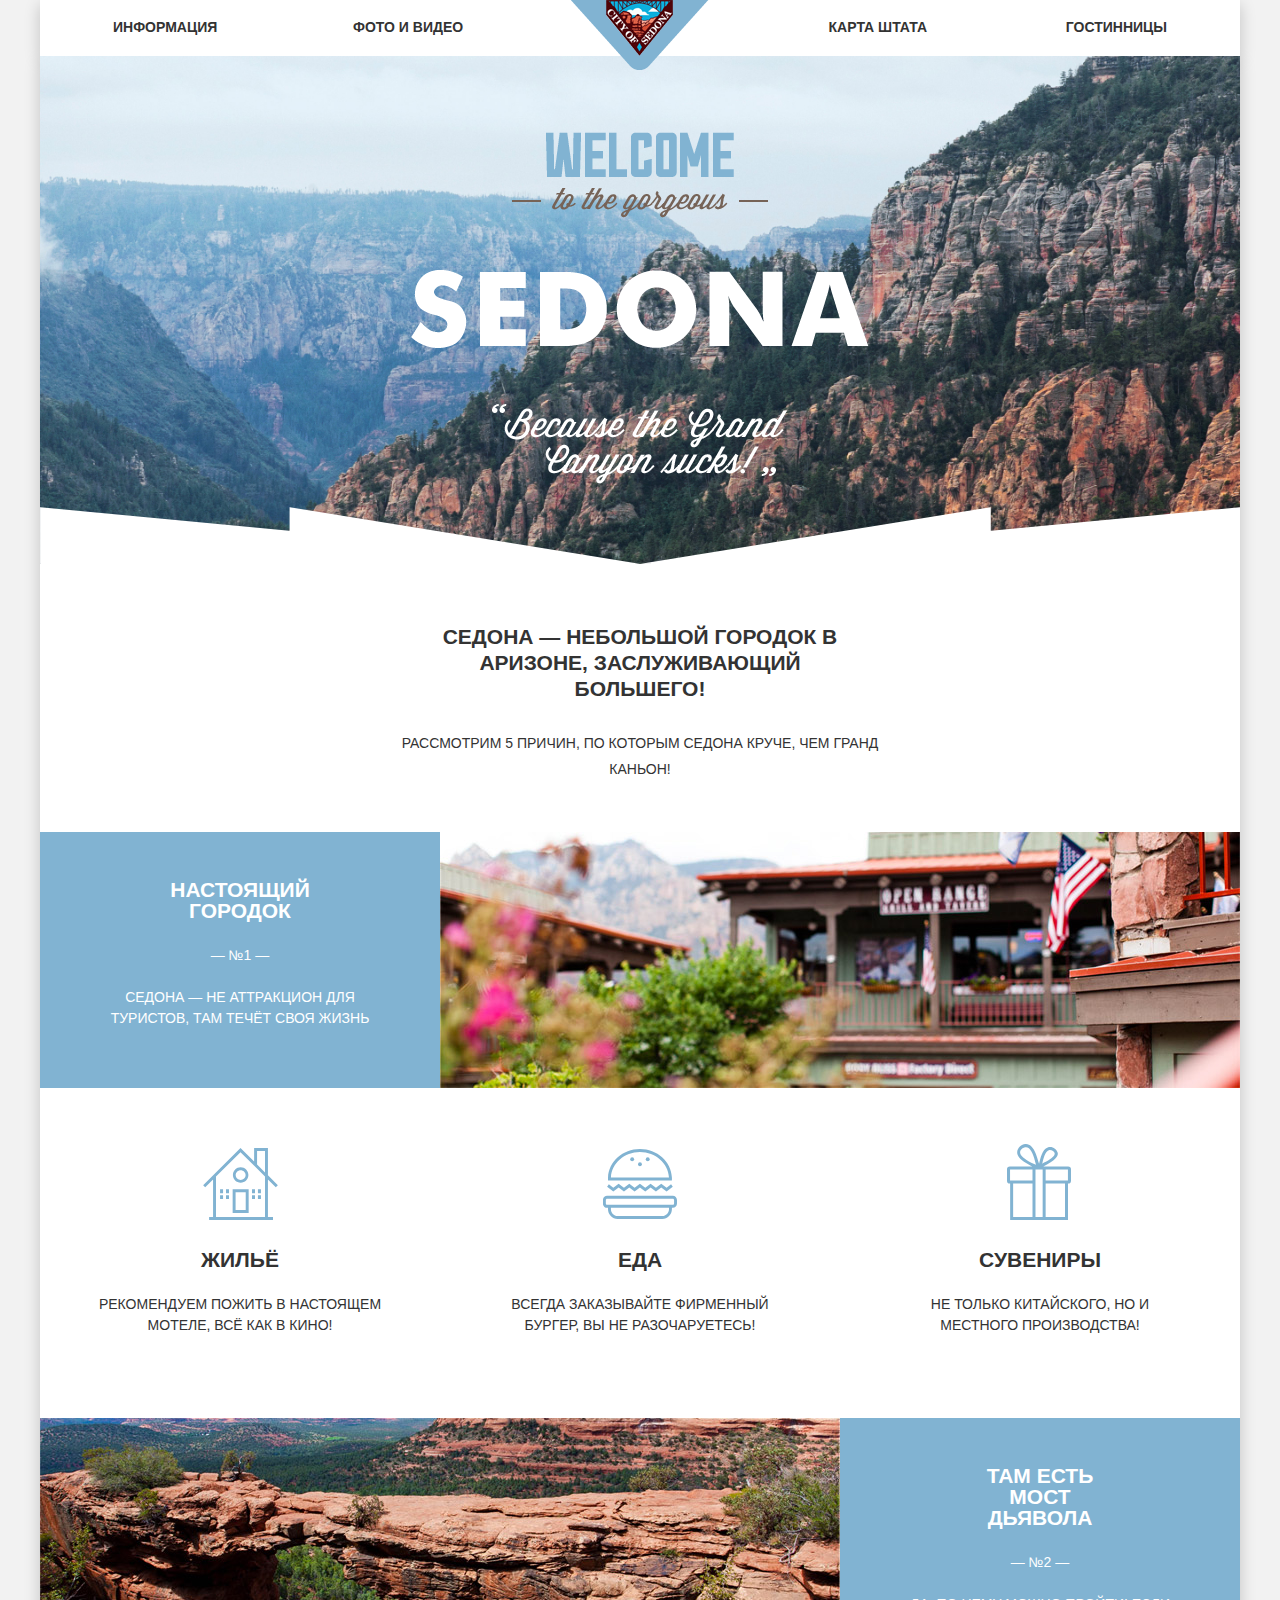
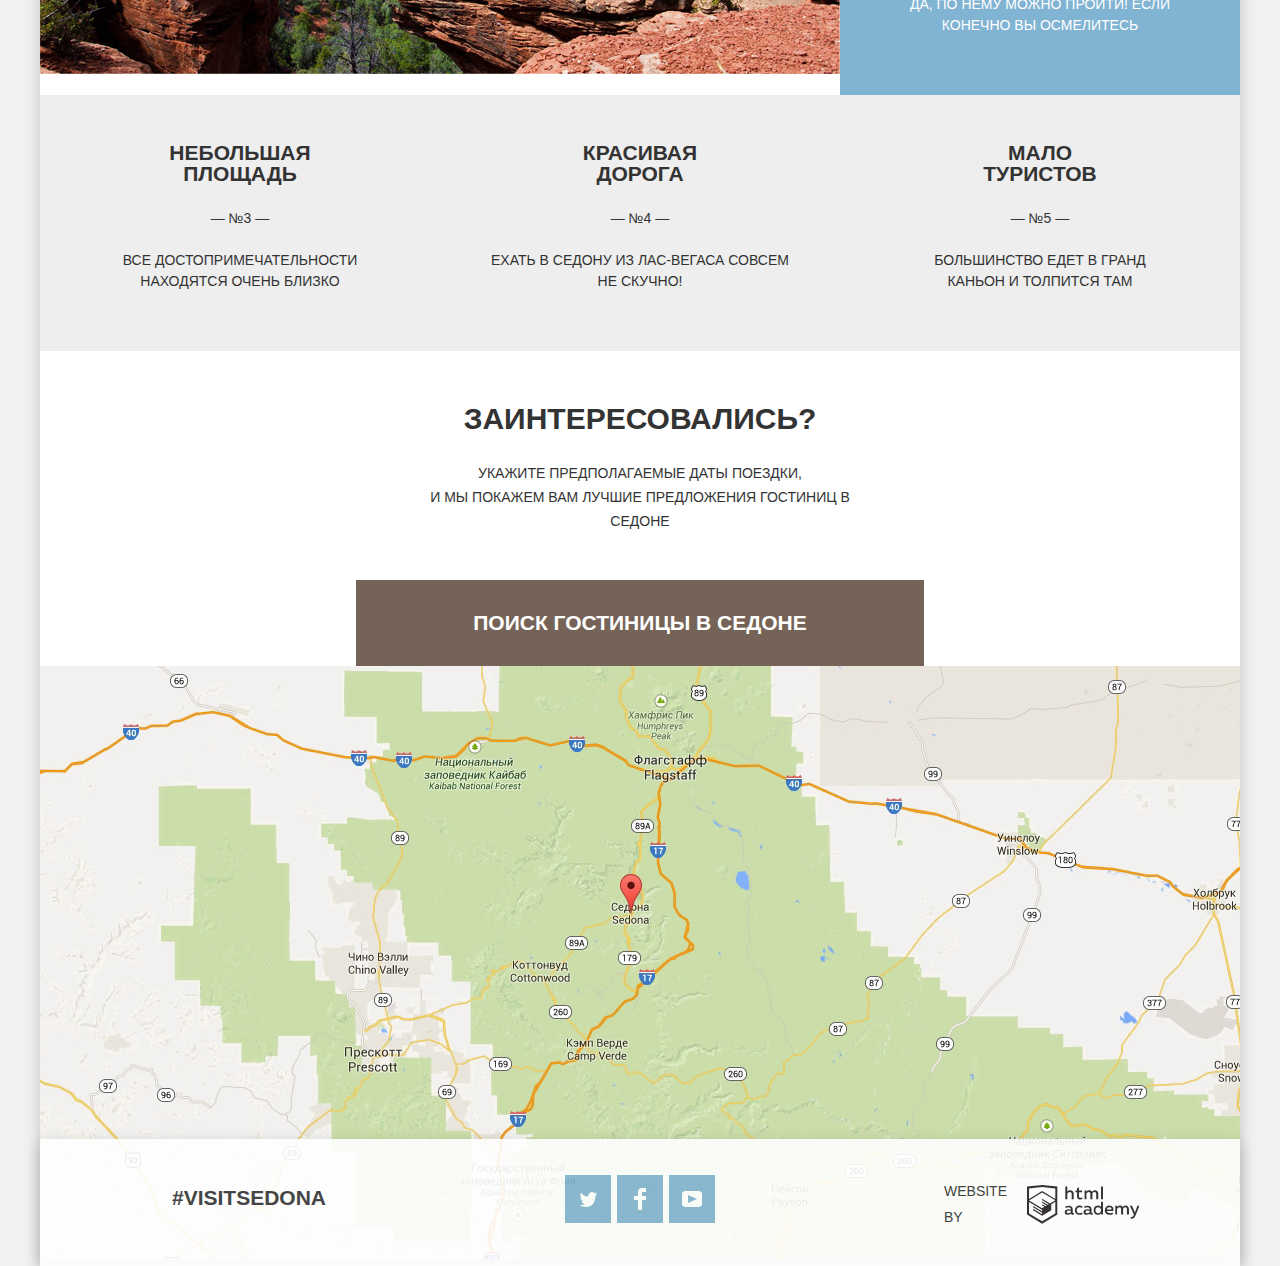
==== index.html @ d59c252d "Сборка 1" ====
<!DOCTYPE html>
<html lang="ru">
  <head>
    <meta charset="UTF-8">
    <meta name="viewport" content="width=device-width,initial-scale=1">
    <title>Sedona</title>
    <link rel="stylesheet" href="css/style.css">
  </head>
  <body>
    <header class="page-header container">
      <a class="page-header__logo logo" tabindex="1">
        <img src="img/logo.png" width="138px" height="70px" alt="Седона - городок в Аризоне">
      </a>
      <nav class="page-header__navigation main-nav">
        <ul class="main-nav__list">
          <li class="main-nav__item">
            <a href="#">Информация</a>
          </li>
          <li class="main-nav__item">
            <a href="#">Фото и видео</a>
          </li>
          <li class="main-nav__item">
            <a href="#">Карта штата</a>
          </li>
          <li class="main-nav__item">
            <a href="catalog.html">Гостинницы</a>
          </li>
        </ul>
      </nav>
    </header>


    <main class="page-main container">
      <h1 class="visually-hidden">Седона — небольшой городок в Аризоне</h1>

      <section class="greeting-block">
        <h2 class="visually-hidden">Добро пожаловать в Седону</h2>
        <img class="greeting-block_image" src="img/welcome-to-sedona.png" width="458px" height="352px" alt="Welcome to the gogreous Sedona">
      </section>

      <section class="advantages">
        <h2 class="visually-hidden">Преимущества Седоны</h2>
        <div class="advantages__text">
          <p class="advantages__slogan">Седона — небольшой городок в Аризоне, заслуживающий большего!</p>
          <p class="advantages__reasons">Рассмотрим 5 причин, по которым Седона круче, чем гранд каньон!</p>
        </div>

        <div class="advantages__block">
          <div class="advantages__wrapper">
            <div class="advantages__item advantages__item--blue">
              <h3 class="advantages__title">Настоящий городок</h3>
              <span class="advantages__number">— №1 —</span>
              <p class="advantages__description">Седона — не аттракцион для туристов, там течёт своя жизнь</p>
            </div>
            <img class="advantages__image" src="img/advantages-image-1.jpg" width="512px" height="256px" alt="Изображение центра города">
          </div>

          <ul class="promo__list">
            <li class="promo__item promo__item--house">
              <h3 class="promo__title">Жильё</h3>
              <p class="promo__description">Рекомендуем пожить в настоящем мотеле, всё как в кино!</p>
            </li>
            <li class="promo__item promo__item--burger">
              <h3 class="promo__title">Еда</h3>
              <p class="promo__description">Всегда заказывайте фирменный бургер, вы не разочаруетесь!</p>
            </li>
            <li class="promo__item promo__item--present">
              <h3 class="promo__title">Сувениры</h3>
              <p class="promo__description">Не только китайского, но и местного производства!</p>
            </li>
          </ul>

          <div class="advantages__wrapper">
            <div class="advantages__item advantages__item--blue">
              <h3 class="advantages__title">Там есть<br> Мост дьявола</h3>
              <span class="advantages__number">— №2 —</span>
              <p class="advantages__description">Да, по нему можно пройти! Если конечно вы осмелитесь</p>
            </div>
            <img class="advantages__image advantages__image--first-place" src="img/advantages-image-2.jpg" width="512px" height="256px" alt="Изображение Моста Дьявола">
          </div>
          <div class="advantages__item advantages__item--gray">
            <h3 class="advantages__title">Небольшая площадь</h3>
            <span class="advantages__number">— №3 —</span>
            <p class="advantages__description advantages__description--narrow">Все достопримечательности находятся очень близко</p>
          </div>
          <div class="advantages__item advantages__item--gray">
            <h3 class="advantages__title">Красивая дорога</h3>
            <span class="advantages__number">— №4 —</span>
            <p class="advantages__description">Ехать в Седону из Лас-Вегаса совсем<br> не скучно!</p>
          </div>
          <div class="advantages__item advantages__item--gray">
            <h3 class="advantages__title">Мало<br> туристов</h3>
            <span class="advantages__number">— №5 —</span>
            <p class="advantages__description advantages__description--narrow">Большинство едет в Гранд каньон и толпится там</p>
          </div>
        </div>
      </section>

      <section class="hotel-search">
        <h2 class="visually-hidden">Поиск отеля</h2>
        <span class="hotel-search__question">Заинтересовались?</span>
        <p class="hotel-search__text">Укажите предполагаемые даты поездки,<br> и мы покажем вам лучшие предложения гостиниц в седоне</p>
        <a class="button hotel-search__button" href="#">Поиск гостиницы в Седоне</a>
      </section>

      <section class="map">
        <h2 class="visually-hidden">Карта проезда</h2>
        <div class="map_wrapper">
          <img class="map-image" width="1200px" height="593px" src="img/map.jpg" alt="Карта Седоны">
        </div class="map_wrapper">
        <iframe class="map__iframe" src="https://www.google.com/maps/embed?pb=!1m18!1m12!1m3!1d550541.9324518224!2d-111.86598069416405!3d35.040661871618745!2m3!1f0!2f0!3f0!3m2!1i1024!2i768!4f13.1!3m3!1m2!1s0x872da132f942b00d%3A0x5548c523fa6c8efd!2z0KHQtdC00L7QvdCwLCDQkNGA0LjQt9C-0L3QsCA4NjMzNiwg0KHQqNCQ!5e0!3m2!1sru!2sru!4v1534549050108"
          width="1200" height="593" frameborder="0" style="border:0" allowfullscreen></iframe>
      </section>
    </main>

    <footer class="page-footer page-footer--transparent container">
      <div class="page-footer__hashtag hashtag">
        <p class="hashtag__text">#visitSEDONA</p>
      </div>

      <div class="page-footer__social social">
        <ul class="social__list">
          <li class="social__item">
            <a class="social__link social__link--twitter" href="#"><span class="visually-hidden">Twitter</span></a>
          </li>
          <li class="social__item">
            <a class="social__link social__link--facebook" href="#"><span class="visually-hidden">Facebook</span></a>
          </li>
          <li class="social__item">
            <a class="social__link social__link--youtube" href="#"><span class="visually-hidden">YouTube</span></a>
          </li>
        </ul>
      </div>

      <div class="page-footer__copyright copyright">
        <span class="copyright__text">Website by</span>
        <a class="copyright__link" href="#"><span class="visually-hidden">HTML Academy</span></a>
      </div>
    </footer>

<!-- Модалки -->

    <section class="modal-search modal">
      <h2 class="visually-hidden">Поиск гостинницы в Седоне</h2>
      <form class="modal-search__form" action="https://echo.htmlacademy.ru" method="post">
        <label class="">
          Дата заезда:
          <input type="text" name="">
        </label>
        <label class="">
          Дата выезда:
          <input class="" type="text" name="">
        </label>

        <div class="">
          <label class="m" for="">Взрослые:</label>
          <div class="">
            <button class="modal-search__button modal-search__button--minus"  type="button" name="button-minus"></button>
            <input class="" id="" type="text" name="" value="2">
            <button class="modal-search__button modal-search__button--plus"  type="button" name="button-plus"></button>
          </div>
        </div>

        <div class="">
          <label class="" for="">Дети:</label>
          <div class="">
              <button class="modal-search__button modal-search__button--minus"  type="button" name="button-minus"></button>
              <input class="" id="" type="text" name="" value="0">
              <button class="modal-search__button modal-search__button--plus"  type="button" name="button-plus"></button>
          </div>
        </div>
      </form>
      <button type="button button__close" name="button"><span class="visually-hidden">Закрыть</span></button>
    </section>
  </body>
</html>
---- css/style.css ----
html {
  line-height: 1.15;
  -webkit-text-size-adjust: 100%; }

body {
  margin: 0; }

h1 {
  font-size: 2em;
  margin: 0.67em 0; }

hr {
  -webkit-box-sizing: content-box;
          box-sizing: content-box;
  height: 0;
  overflow: visible; }

pre {
  font-family: monospace, monospace;
  font-size: 1em; }

a {
  background-color: transparent; }

abbr[title] {
  border-bottom: none;
  text-decoration: underline;
  -webkit-text-decoration: underline dotted;
          text-decoration: underline dotted; }

b,
strong {
  font-weight: bolder; }

code,
kbd,
samp {
  font-family: monospace, monospace;
  font-size: 1em; }

small {
  font-size: 80%; }

sub,
sup {
  font-size: 75%;
  line-height: 0;
  position: relative;
  vertical-align: baseline; }

sub {
  bottom: -0.25em; }

sup {
  top: -0.5em; }

img {
  border-style: none; }

button,
input,
optgroup,
select,
textarea {
  font-family: inherit;
  font-size: 100%;
  line-height: 1.15;
  margin: 0; }

button,
input {
  overflow: visible; }

button,
select {
  text-transform: none; }

button,
[type="button"],
[type="reset"],
[type="submit"] {
  -webkit-appearance: button; }

button::-moz-focus-inner,
[type="button"]::-moz-focus-inner,
[type="reset"]::-moz-focus-inner,
[type="submit"]::-moz-focus-inner {
  border-style: none;
  padding: 0; }

button:-moz-focusring,
[type="button"]:-moz-focusring,
[type="reset"]:-moz-focusring,
[type="submit"]:-moz-focusring {
  outline: 1px dotted ButtonText; }

fieldset {
  padding: 0.35em 0.75em 0.625em; }

legend {
  -webkit-box-sizing: border-box;
          box-sizing: border-box;
  color: inherit;
  display: table;
  max-width: 100%;
  padding: 0;
  white-space: normal; }

progress {
  vertical-align: baseline; }

textarea {
  overflow: auto; }

[type="checkbox"],
[type="radio"] {
  -webkit-box-sizing: border-box;
          box-sizing: border-box;
  padding: 0; }

[type="number"]::-webkit-inner-spin-button,
[type="number"]::-webkit-outer-spin-button {
  height: auto; }

[type="search"] {
  -webkit-appearance: textfield;
  outline-offset: -2px; }

[type="search"]::-webkit-search-decoration {
  -webkit-appearance: none; }

::-webkit-file-upload-button {
  -webkit-appearance: button;
  font: inherit; }

details {
  display: block; }

summary {
  display: list-item; }

template {
  display: none; }

[hidden] {
  display: none; }

@font-face {
  font-family: 'PT Sans', sans-serif;
  font-weight: normal;
  src: local("PT Sans"), url("../../fonts/ptsans.woff"), url("../../fonts/ptsans.woff2");
  font-weight: 400;
  font-style: normal; }

@font-face {
  font-family: 'PT Sans', sans-serif;
  font-weight: normal;
  src: local("PT Sans"), url("../../fonts/ptsansbold.woff"), url("../../fonts/ptsansbold.woff2");
  font-weight: 700;
  font-style: normal; }

html {
  -webkit-box-sizing: border-box;
          box-sizing: border-box; }

*,
*::before,
*::after {
  -webkit-box-sizing: inherit;
          box-sizing: inherit; }

.content-box-component {
  -webkit-box-sizing: content-box;
          box-sizing: content-box; }

body {
  min-width: 1200px;
  margin: 0;
  padding: 0;
  font-weight: 400;
  font-style: normal;
  font-size: 14px;
  line-height: 21px;
  font-family: "PT Sans", "Arial", sans-serif;
  color: #333333;
  background-color: #ffffff;
  text-transform: uppercase;
  background-color: #f2f2f2; }

.visually-hidden {
  position: absolute;
  width: 1px;
  height: 1px;
  margin: -1px;
  padding: 0;
  overflow: hidden;
  border: 0;
  clip: rect(0 0 0 0); }

a {
  text-decoration: none; }

img {
  display: block; }

.container {
  width: 1200px;
  margin: 0 auto;
  display: block;
  background-color: #ffffff;
  -webkit-box-shadow: 0px 5px 15px 0px rgba(0, 1, 1, 0.2);
          box-shadow: 0px 5px 15px 0px rgba(0, 1, 1, 0.2); }

.button {
  display: block;
  font-size: 14px;
  line-height: 21px;
  font-weight: 700;
  color: #ffffff;
  text-transform: uppercase;
  background-color: #81b3d2;
  border: none; }

.page-header {
  width: 1200px;
  padding-left: 73px;
  padding-right: 73px;
  position: relative;
  background-color: #ffffff; }

.page-header__logo {
  position: absolute;
  left: 50%;
  margin-left: -69px;
  top: 0; }

.logo {
  width: 138px;
  height: 70px;
  background-color: transparent;
  z-index: 2; }

.main-nav__list {
  display: -webkit-box;
  display: -ms-flexbox;
  display: flex;
  -ms-flex-wrap: wrap;
      flex-wrap: wrap;
  list-style: none;
  margin: 0;
  padding: 0; }

.main-nav__item {
  width: 240px; }
  .main-nav__item:nth-child(n) {
    margin: 0; }
  .main-nav__item:nth-child(1), .main-nav__item:nth-child(2) {
    text-align: left; }
  .main-nav__item:nth-child(3), .main-nav__item:nth-child(4) {
    text-align: right; }
  .main-nav__item:nth-child(2) {
    margin-right: auto; }

.main-nav__item a {
  font-size: 14px;
  line-height: 21px;
  color: #333333;
  background-color: #ffffff;
  display: inline-block;
  padding: 0;
  margin-top: 17px;
  margin-bottom: 18px;
  font-weight: 700; }
  .main-nav__item a:hover, .main-nav__item a:active {
    color: #81b3d2; }
  .main-nav__item a:active {
    opacity: 0.3; }
  .main-nav__item a:not([href]) {
    color: #766357; }

.greeting-block {
  width: 1200px;
  height: 508px;
  background-color: #406581;
  background-image: url("../../img/greeting-background-image.jpg");
  background-repeat: no-repeat;
  background-position: 50% 28%;
  background-size: cover;
  position: relative; }
  .greeting-block::after {
    content: "";
    position: absolute;
    height: 57px;
    bottom: 0;
    left: 0;
    right: 0;
    background-image: url("../../img/greeting-image-border.png");
    background-repeat: no-repeat;
    background-position: center bottom; }

.greeting-block_image {
  position: absolute;
  top: 76px;
  left: 50%;
  margin-left: -229px;
  width: 458px;
  height: 352px;
  display: block; }

.advantages {
  width: 1200px; }

.advantages__text {
  padding-top: 60px;
  padding-right: 350px;
  padding-bottom: 50px;
  padding-left: 350px;
  display: -webkit-box;
  display: -ms-flexbox;
  display: flex;
  -webkit-box-orient: vertical;
  -webkit-box-direction: normal;
      -ms-flex-direction: column;
          flex-direction: column;
  -webkit-box-pack: start;
      -ms-flex-pack: start;
          justify-content: flex-start;
  -webkit-box-align: center;
      -ms-flex-align: center;
          align-items: center; }

.advantages__slogan {
  font-size: 21px;
  line-height: 26px;
  font-weight: 700;
  margin: 0;
  width: 450px;
  text-align: center;
  margin-bottom: 28px; }

.advantages__reasons {
  font-size: 14px;
  line-height: 26px;
  margin: 0;
  width: 500px;
  text-align: center; }

.advantages__block {
  display: -webkit-box;
  display: -ms-flexbox;
  display: flex;
  -ms-flex-wrap: wrap;
      flex-wrap: wrap;
  -webkit-box-pack: justify;
      -ms-flex-pack: justify;
          justify-content: space-between; }

.advantages__wrapper {
  display: -webkit-box;
  display: -ms-flexbox;
  display: flex;
  -webkit-box-pack: justify;
      -ms-flex-pack: justify;
          justify-content: space-between;
  -ms-flex-wrap: wrap;
      flex-wrap: wrap; }

.advantages__item {
  width: 400px;
  padding-top: 47px;
  padding-right: 46px;
  padding-bottom: 38px;
  padding-left: 46px;
  display: -webkit-box;
  display: -ms-flexbox;
  display: flex;
  -webkit-box-orient: vertical;
  -webkit-box-direction: normal;
      -ms-flex-direction: column;
          flex-direction: column;
  -ms-flex-wrap: wrap;
      flex-wrap: wrap;
  text-align: center;
  -webkit-box-pack: start;
      -ms-flex-pack: start;
          justify-content: flex-start; }
  .advantages__item--blue {
    background-color: #81b3d2;
    color: #ffffff; }
  .advantages__item--gray {
    background-color: #eeeeee;
    color: #333333; }

.advantages__title {
  font-size: 21px;
  line-height: 21px;
  font-weight: 700;
  margin: 0;
  margin-bottom: 24px;
  padding: 0 70px; }

.advantages__number {
  margin-bottom: 21px; }

.advantages__description {
  padding: 0;
  margin: 0;
  padding-bottom: 21px; }
  .advantages__description--narrow {
    padding-right: 25px;
    padding-left: 25px; }

.advantages__image {
  width: 800px;
  height: 256px;
  background-color: #b38980; }
  .advantages__image--first-place {
    -webkit-box-ordinal-group: 0;
        -ms-flex-order: -1;
            order: -1; }

.promo__list {
  list-style: none;
  margin: 0;
  padding: 0;
  display: -webkit-box;
  display: -ms-flexbox;
  display: flex;
  -ms-flex-wrap: wrap;
      flex-wrap: wrap; }

.promo__item {
  width: 400px;
  display: -webkit-box;
  display: -ms-flexbox;
  display: flex;
  -webkit-box-orient: vertical;
  -webkit-box-direction: normal;
      -ms-flex-direction: column;
          flex-direction: column;
  -ms-flex-wrap: wrap;
      flex-wrap: wrap;
  text-align: center;
  -webkit-box-pack: start;
      -ms-flex-pack: start;
          justify-content: flex-start;
  padding-top: 161px;
  padding-right: 57px;
  padding-bottom: 75px;
  padding-left: 57px;
  position: relative; }
  .promo__item::after {
    content: "";
    position: absolute;
    left: 50%;
    background-position: top center;
    background-repeat: no-repeat; }
  .promo__item--house::after {
    width: 75px;
    height: 72px;
    background-image: url("./../../img/promo-image-1.svg");
    top: 60px;
    margin-left: -37px; }
  .promo__item--burger::after {
    width: 74px;
    height: 70px;
    background-image: url("./../../img/promo-image-2.svg");
    top: 61px;
    margin-left: -37px; }
  .promo__item--present::after {
    width: 64px;
    height: 76px;
    background-image: url("./../../img/promo-image-3.svg");
    top: 56px;
    margin-left: -33px; }

.promo__title {
  margin: 0;
  padding: 0;
  font-size: 21px;
  line-height: 21px;
  font-weight: 700;
  margin-bottom: 24px; }

.promo__description {
  padding: 0;
  margin: 0;
  margin-bottom: 7px; }

.hotel-search {
  width: 1200px;
  padding-top: 53px;
  padding-right: 100px;
  padding-bottom: 0;
  padding-left: 100px;
  display: -webkit-box;
  display: -ms-flexbox;
  display: flex;
  -webkit-box-orient: vertical;
  -webkit-box-direction: normal;
      -ms-flex-direction: column;
          flex-direction: column;
  -webkit-box-pack: start;
      -ms-flex-pack: start;
          justify-content: flex-start;
  text-align: center;
  -webkit-box-align: center;
      -ms-flex-align: center;
          align-items: center; }

.hotel-search__question {
  font-size: 30px;
  line-height: 30px;
  font-weight: 700;
  margin-bottom: 27px;
  width: 370px; }

.hotel-search__text {
  padding: 0;
  margin: 0;
  margin-bottom: 47px;
  line-height: 24px;
  width: 445px; }

.hotel-search__button {
  width: 568px;
  padding: 0;
  padding-top: 30px;
  padding-bottom: 30px;
  font-size: 21px;
  line-height: 26px;
  background-color: #766357; }
  .hotel-search__button:hover, .hotel-search__button:focus {
    background-color: #604e43; }
  .hotel-search__button:active {
    background-color: #503e33;
    color: #928a85; }

.map {
  width: 1200px;
  height: 593px;
  position: relative; }

.map-image {
  width: 1200px;
  height: 593px;
  background-color: #cbdcaa; }

.map__iframe {
  position: absolute;
  top: 0;
  left: 0;
  right: 0; }

.page-footer {
  width: 1200px;
  padding-top: 36px;
  padding-left: 132px;
  padding-bottom: 36px;
  padding-right: 101px;
  display: -webkit-box;
  display: -ms-flexbox;
  display: flex;
  -webkit-box-align: start;
      -ms-flex-align: start;
          align-items: flex-start; }
  .page-footer--transparent {
    background-color: #ffffff;
    opacity: 0.902;
    margin-top: -120px;
    z-index: 3; }

.page-footer__hashtag {
  margin-top: 12px;
  margin-right: auto;
  margin-left: 0; }

.page-footer__social {
  margin-left: 109px;
  margin-right: 85px; }

.page-footer__copyright {
  margin-top: 3px;
  margin-right: 0;
  margin-left: auto; }

.hashtag {
  width: 140px;
  text-align: left; }

.hashtag__text {
  font-size: 21px;
  line-height: 21px;
  font-weight: 700;
  padding: 0;
  margin: 0; }

.social {
  width: 150px; }

.social__list {
  list-style: none;
  margin: 0;
  padding: 0;
  display: -webkit-box;
  display: -ms-flexbox;
  display: flex;
  -webkit-box-pack: justify;
      -ms-flex-pack: justify;
          justify-content: space-between;
  -ms-flex-wrap: wrap;
      flex-wrap: wrap; }

.social__link {
  display: block;
  width: 46px;
  height: 48px;
  background-color: #81b3d2;
  background-position: center center;
  background-repeat: no-repeat; }
  .social__link:hover, .social__link:focus {
    background-color: #669ec0; }
  .social__link:active {
    background-color: #5496bd;
    color: #94b9d2; }
  .social__link--twitter {
    background-image: url("../../img/socials-twitter.svg"); }
    .social__link--twitter:active {
      background-image: url("../../img/socials-twitter-dark.svg"); }
  .social__link--facebook {
    background-image: url("../../img/socials-facebook.svg"); }
    .social__link--facebook:active {
      background-image: url("../../img/socials-facebook-dark.svg"); }
  .social__link--youtube {
    background-image: url("../../img/socials-youtube.svg"); }
    .social__link--youtube:active {
      background-image: url("../../img/socials-youtube-dark.svg"); }

.copyright {
  width: 195px;
  text-align: left;
  display: -webkit-box;
  display: -ms-flexbox;
  display: flex;
  -webkit-box-pack: justify;
      -ms-flex-pack: justify;
          justify-content: space-between;
  -webkit-box-align: center;
      -ms-flex-align: center;
          align-items: center; }

.copyright__text {
  line-height: 26px; }

.copyright__link {
  display: block;
  width: 115px;
  height: 41px;
  background-image: url(../../img/copyright-image.svg);
  background-repeat: no-repeat;
  background-position: center center; }
  .copyright__link:hover, .copyright__link:focus {
    background-image: url(../../img/copyright-image-blue.svg); }
  .copyright__link:active {
    background-image: url(../../img/copyright-image-gray.svg); }

.modal {
  z-index: 100;
  display: none;
  background-color: #ffffff; }
  .modal--show {
    display: block; }

.modal-search {
  width: 568px;
  padding: 55px; }

.modal-search__form {
  display: -webkit-box;
  display: -ms-flexbox;
  display: flex;
  -ms-flex-wrap: wrap;
      flex-wrap: wrap;
  font-size: 14px;
  line-height: 26px;
  font-weight: 700; }

.hotel-filter {
  width: 1200px;
  background-color: #5f5656;
  background-image: url("../../img/hotel-filter.jpg");
  background-repeat: no-repeat;
  background-position: 50% 50%;
  padding-top: 27px;
  padding-right: 72px;
  padding-bottom: 31px;
  padding-left: 72px;
  color: #ffffff; }

.hotel-filter__form {
  display: -webkit-box;
  display: -ms-flexbox;
  display: flex;
  -webkit-box-pack: start;
      -ms-flex-pack: start;
          justify-content: flex-start; }

.hotel-filter__options {
  margin: 0;
  margin-right: 85px; }

.hotel-filter__price-wrapper {
  margin: 0;
  margin-left: auto; }

.hotel-filter__button {
  margin: 0 auto;
  font-weight: 400;
  background-color: transparent;
  border: 2px solid #ffffff;
  border-radius: 2px;
  cursor: pointer;
  padding: 6px 35px; }
  .hotel-filter__button:hover, .hotel-filter__button:focus, .hotel-filter__button:active {
    color: #333333;
    background-color: #ffffff; }

.options {
  min-width: 170px;
  border: none;
  padding: 0; }

.options__title {
  padding: 0;
  font-size: 16px;
  line-height: 21px;
  font-weight: 700;
  margin: 0;
  margin-bottom: 25px; }

.options__list {
  list-style: none;
  margin: 0;
  padding: 0; }

.options__item {
  margin: 0;
  margin-bottom: 25px;
  padding: 0;
  padding-left: 40px; }
  .options__item:last-child {
    margin-bottom: 0; }

.price {
  width: 318px;
  border: none;
  margin: 0;
  padding: 0; }

.price__title {
  padding: 0;
  font-size: 16px;
  line-height: 21px;
  font-weight: 700;
  margin: 0;
  margin-bottom: 10px; }

.price__controls {
  margin-bottom: 20px; }

.price__range-controls {
  margin-bottom: 32px; }

.control {
  border: 2px solid #ffffff;
  border-radius: 1px;
  width: 318px;
  position: relative;
  height: 36px; }
  .control::after {
    position: absolute;
    content: "";
    height: 22px;
    width: 2px;
    top: 50%;
    left: 50%;
    margin-left: -1px;
    margin-top: -11px;
    background-color: #ffffff; }

.control__value {
  display: inline-block;
  vertical-align: top;
  cursor: pointer;
  line-height: 32px;
  padding-left: 64px;
  width: 144px; }

.control__input {
  background-color: transparent;
  border: none;
  width: 50px;
  color: inherit;
  font: inherit; }

.range-controls {
  position: relative; }

.range-controls__scale {
  height: 2px;
  background-color: rgba(255, 255, 255, 0.3); }

.range-controls__bar {
  width: 80%;
  height: 2px;
  background-color: white; }

.range-controls__toggle {
  width: 20px;
  height: 20px;
  background: #ababab;
  border: 8px solid #ffffff;
  border-radius: 50%;
  -webkit-box-shadow: 0 2px 1px 0 rgba(0, 1, 1, 0.2);
          box-shadow: 0 2px 1px 0 rgba(0, 1, 1, 0.2);
  cursor: pointer;
  position: absolute;
  top: -9px; }
  .range-controls__toggle--min {
    left: 0; }
  .range-controls__toggle--max {
    left: 80%; }
  .range-controls__toggle:hover {
    background: #1c4f80; }

.catalog {
  width: 1200px; }

.catalog_sorting {
  padding-top: 30px;
  padding-right: 73px;
  padding-bottom: 30px;
  padding-left: 73px; }

.catalog__list {
  list-style: none;
  margin: 0;
  padding: 0; }

.catalog__item {
  margin: 0;
  padding: 0;
  padding-top: 27px;
  padding-right: 73px;
  padding-bottom: 30px;
  padding-left: 73px;
  border-bottom: 1px solid #e5e5e5; }
  .catalog__item:nth-child(1) {
    border-top: 1px solid #e5e5e5; }

.checkbox_label {
  position: relative;
  display: block;
  cursor: pointer;
  -webkit-user-select: none;
     -moz-user-select: none;
      -ms-user-select: none;
          user-select: none; }

.checkbox_input + .checkbox_label::before {
  content: "";
  position: absolute;
  width: 23px;
  height: 23px;
  border: 2px solid #ffffff;
  border-radius: 3px;
  left: -40px;
  top: -2px; }

.checkbox_input:disabled ~ .checkbox_label::before {
  opacity: 0.2; }

.checkbox_input:checked + .checkbox_label::after {
  content: "";
  position: absolute;
  width: 27px;
  height: 23px;
  left: -40px;
  top: -2px;
  background-image: url("../../img/checkbox-on.svg");
  background-repeat: no-repeat;
  background-position: 0 0; }

.checkbox_input:checked:disabled + .checkbox_label::after {
  opacity: 0.2; }

.checkbox_input:focus ~ .checkbox_label {
  outline: auto 2px Highlight;
  outline: -webkit-focus-ring-color auto 5px; }

.by-category {
  list-style: none;
  margin: 0;
  padding: 0;
  display: -webkit-box;
  display: -ms-flexbox;
  display: flex;
  min-width: 240px;
  -webkit-box-pack: justify;
      -ms-flex-pack: justify;
          justify-content: space-between; }

.by-category_link {
  display: block;
  color: #cacaca;
  font: inherit;
  position: relative; }
  .by-category_link::after {
    content: "";
    position: absolute;
    right: 0;
    bottom: 1px;
    left: 0;
    border-bottom: 1px dotted #81b3d2; }
  .by-category_link:hover, .by-category_link:focus {
    color: #81b3d2; }
  .by-category_link:active {
    color: inherit; }
    .by-category_link:active::after {
      border-bottom: none; }

.by-category__item--active .by-category_link {
  color: #81b3d2; }
  .by-category__item--active .by-category_link::after {
    border-bottom: none; }

.increase-decrease {
  list-style: none;
  margin: 0;
  padding: 0;
  display: -webkit-box;
  display: -ms-flexbox;
  display: flex;
  width: 35px;
  -webkit-box-pack: justify;
      -ms-flex-pack: justify;
          justify-content: space-between;
  cursor: pointer; }

.increase-decrease__link {
  display: block;
  width: 11px;
  height: 10px;
  background-position: 0 0;
  background-repeat: no-repeat; }

.increase-decrease__link--increase {
  background-image: url("../../img/icon-increase.svg"); }
  .increase-decrease__link--increase:hover, .increase-decrease__link--increase:focus {
    background-image: url("../../img/icon-increase-hover.svg"); }
  .increase-decrease__link--increase:active {
    background-image: url("../../img/icon-increase-active.svg"); }

.increase-decrease__link--decrease {
  background-image: url("../../img/icon-decrease.svg");
  -webkit-transform: rotate(180deg);
          transform: rotate(180deg); }
  .increase-decrease__link--decrease:hover, .increase-decrease__link--decrease:focus {
    background-image: url("../../img/icon-decrease-hover.svg");
    -webkit-transform: rotate(180deg);
            transform: rotate(180deg); }
  .increase-decrease__link--decrease:active {
    background-image: url("../../img/icon-decrease-active.svg");
    -webkit-transform: rotate(180deg);
            transform: rotate(180deg); }

.increase-decrease__item--active .increase-decrease__link--increase {
  background-image: url("../../img/icon-increase-active.svg"); }

.increase-decrease__item--active .increase-decrease__link--decrease {
  background-image: url("../../img/icon-decrease-active.svg");
  -webkit-transform: rotate(180deg);
          transform: rotate(180deg); }

.sorting {
  display: -webkit-box;
  display: -ms-flexbox;
  display: flex;
  -webkit-box-pack: start;
      -ms-flex-pack: start;
          justify-content: flex-start;
  font-size: 12px;
  line-height: 18px;
  -webkit-box-align: baseline;
      -ms-flex-align: baseline;
          align-items: baseline; }

.sorting__search-result {
  font-size: 21px;
  line-height: 26px;
  font-weight: 700;
  margin-right: 48px; }

.sorting__text {
  margin-right: 40px; }

.sorting__increase-decrease {
  margin-left: auto; }

.hotel {
  display: -webkit-box;
  display: -ms-flexbox;
  display: flex;
  -webkit-box-pack: start;
      -ms-flex-pack: start;
          justify-content: flex-start; }

.hotel__image {
  width: 135px;
  height: 90px;
  margin-top: auto;
  margin-right: 30px;
  margin-bottom: auto; }

.hotel__information {
  min-width: 258px; }

.hotel__title {
  font-size: 21px;
  font-weight: 700;
  line-height: 21px;
  margin: 0;
  margin-bottom: 10px;
  padding: 0; }

.hotel__link {
  color: inherit;
  font: inherit; }
  .hotel__link:hover, .hotel__link:focus {
    color: #81b3d2; }
  .hotel__link:active {
    opacity: 0.3; }

.hotel__table {
  display: table;
  margin-bottom: 14px; }

.hotel__list {
  display: table-row; }

.hotel__value,
.hotel__field {
  display: table-cell; }

.hotel__value {
  width: 117px; }

.hotel__button {
  display: inline-block;
  min-width: 70px;
  padding: 3px 17px;
  margin-right: 2px; }
  .hotel__button:last-child {
    margin-right: 0; }
  .hotel__button:hover, .hotel__button:focus {
    background-color: #669ec0; }
  .hotel__button:active {
    background-color: #5496bd;
    color: #94b9d2; }
  .hotel__button--buy {
    background-color: #766357; }
    .hotel__button--buy:hover, .hotel__button--buy:focus {
      background-color: #604e43; }
    .hotel__button--buy:active {
      background-color: #503e33;
      color: #928a85; }

.hotel__rating {
  margin-left: auto;
  margin-top: 2px; }

.rating {
  display: -webkit-box;
  display: -ms-flexbox;
  display: flex;
  -webkit-box-orient: vertical;
  -webkit-box-direction: normal;
      -ms-flex-direction: column;
          flex-direction: column;
  -webkit-box-align: end;
      -ms-flex-align: end;
          align-items: flex-end; }

.rating__in-stars {
  width: 110px;
  height: 17px;
  background-color: transparent;
  background-repeat: no-repeat; }
  .rating__in-stars--one {
    background-image: url("../../img/star.svg");
    background-position: calc(23px*4) 0; }
  .rating__in-stars--two {
    background-image: url("../../img/star.svg"), url("../../img/star.svg");
    background-position: calc(23px*4) 0, calc(23px*3) 0; }
  .rating__in-stars--three {
    background-image: url("../../img/star.svg"), url("../../img/star.svg"), url("../../img/star.svg");
    background-position: calc(23px*4) 0, calc(23px*3) 0, calc(23px*2) 0; }
  .rating__in-stars--four {
    background-image: url("../../img/star.svg"), url("../../img/star.svg"), url("../../img/star.svg"), url("../../img/star.svg");
    background-position: calc(23px*4) 0, calc(23px*3) 0, calc(23px*2) 0, calc(23px*1) 0; }
  .rating__in-stars--five {
    background-image: url("../../img/star.svg"), url("../../img/star.svg"), url("../../img/star.svg"), url("../../img/star.svg"), url("../../img/star.svg");
    background-position: calc(23px*4) 0, calc(23px*3) 0, calc(23px*2) 0, calc(23px*1) 0, 0 0; }

.rating__in-numbers {
  display: block;
  width: 110px;
  margin-top: auto;
  background-color: #f2f2f2;
  text-align: center;
  color: inherit;
  font: inherit;
  padding: 3px 0; }
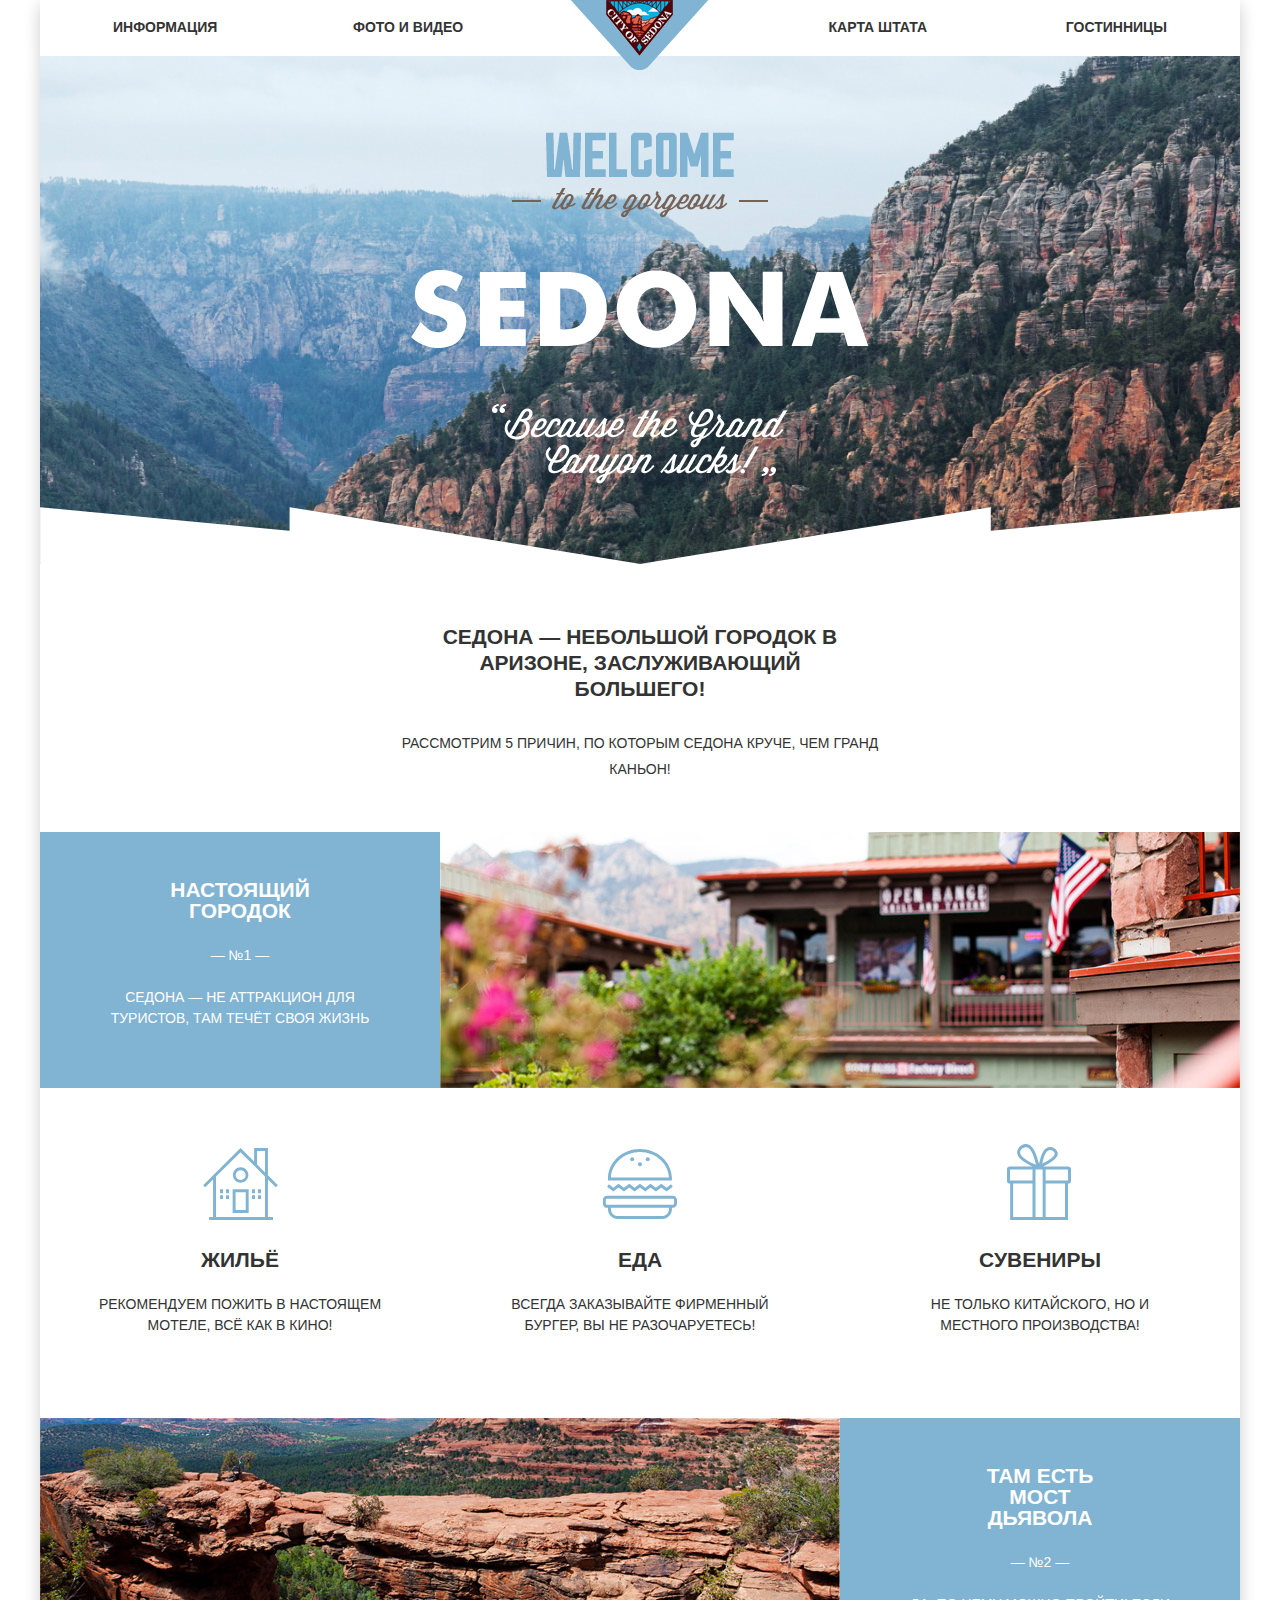
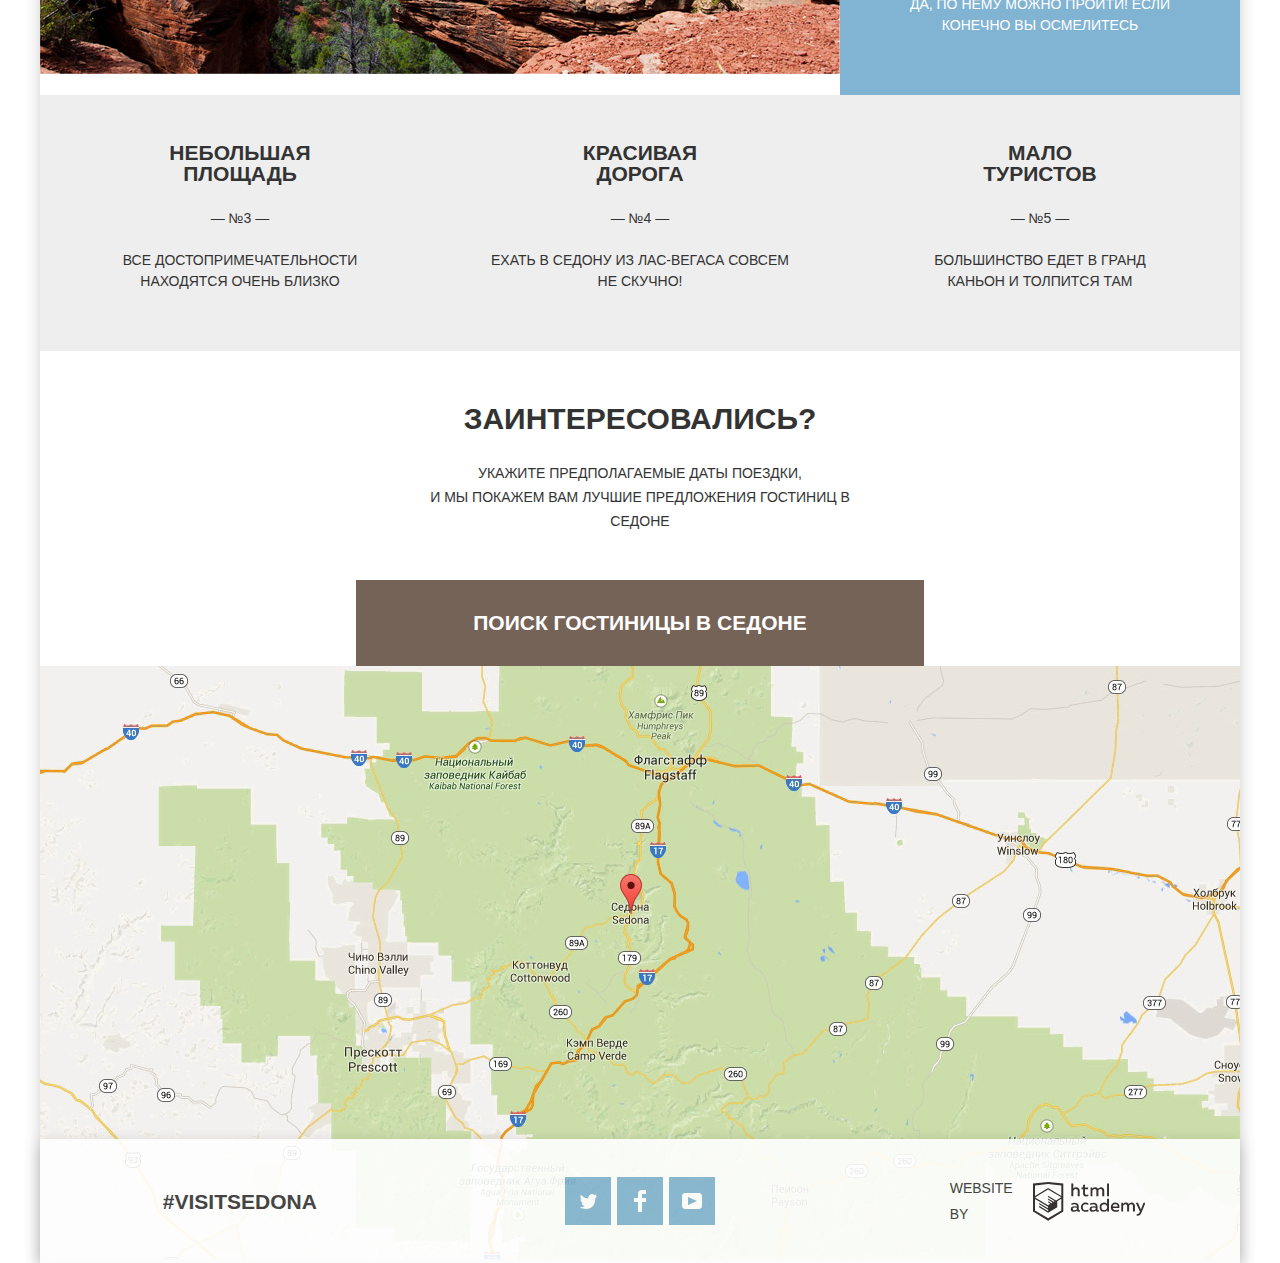
==== commit 1fded56a: "Применен csscomb" ====
--- a/index.html
+++ b/index.html
@@ -9,7 +9,7 @@
   <body>
     <header class="page-header container">
       <a class="page-header__logo logo" tabindex="1">
-        <img src="img/logo.png" width="138px" height="70px" alt="Седона - городок в Аризоне">
+        <img src="img/logo.png" width="138" height="70" alt="Седона - городок в Аризоне">
       </a>
       <nav class="page-header__navigation main-nav">
         <ul class="main-nav__list">
@@ -35,7 +35,7 @@
 
       <section class="greeting-block">
         <h2 class="visually-hidden">Добро пожаловать в Седону</h2>
-        <img class="greeting-block_image" src="img/welcome-to-sedona.png" width="458px" height="352px" alt="Welcome to the gogreous Sedona">
+        <img class="greeting-block_image" src="img/welcome-to-sedona.png" width="458" height="352" alt="Welcome to the gogreous Sedona">
       </section>
 
       <section class="advantages">
@@ -52,7 +52,7 @@
               <span class="advantages__number">— №1 —</span>
               <p class="advantages__description">Седона — не аттракцион для туристов, там течёт своя жизнь</p>
             </div>
-            <img class="advantages__image" src="img/advantages-image-1.jpg" width="512px" height="256px" alt="Изображение центра города">
+            <img class="advantages__image" src="img/advantages-image-1.jpg" width="800" height="256" alt="Изображение центра города">
           </div>
 
           <ul class="promo__list">
@@ -76,7 +76,7 @@
               <span class="advantages__number">— №2 —</span>
               <p class="advantages__description">Да, по нему можно пройти! Если конечно вы осмелитесь</p>
             </div>
-            <img class="advantages__image advantages__image--first-place" src="img/advantages-image-2.jpg" width="512px" height="256px" alt="Изображение Моста Дьявола">
+            <img class="advantages__image advantages__image--first-place" src="img/advantages-image-2.jpg" width="800" height="256" alt="Изображение Моста Дьявола">
           </div>
           <div class="advantages__item advantages__item--gray">
             <h3 class="advantages__title">Небольшая площадь</h3>
@@ -100,25 +100,25 @@
         <h2 class="visually-hidden">Поиск отеля</h2>
         <span class="hotel-search__question">Заинтересовались?</span>
         <p class="hotel-search__text">Укажите предполагаемые даты поездки,<br> и мы покажем вам лучшие предложения гостиниц в седоне</p>
-        <a class="button hotel-search__button" href="#">Поиск гостиницы в Седоне</a>
+        <a class="button hotel-search__link" href="#">Поиск гостиницы в Седоне</a>
       </section>
 
       <section class="map">
         <h2 class="visually-hidden">Карта проезда</h2>
         <div class="map_wrapper">
-          <img class="map-image" width="1200px" height="593px" src="img/map.jpg" alt="Карта Седоны">
-        </div class="map_wrapper">
+          <img class="map-image" width="1200" height="593" src="img/map.jpg" alt="Карта Седоны">
+        </div>
         <iframe class="map__iframe" src="https://www.google.com/maps/embed?pb=!1m18!1m12!1m3!1d550541.9324518224!2d-111.86598069416405!3d35.040661871618745!2m3!1f0!2f0!3f0!3m2!1i1024!2i768!4f13.1!3m3!1m2!1s0x872da132f942b00d%3A0x5548c523fa6c8efd!2z0KHQtdC00L7QvdCwLCDQkNGA0LjQt9C-0L3QsCA4NjMzNiwg0KHQqNCQ!5e0!3m2!1sru!2sru!4v1534549050108"
-          width="1200" height="593" frameborder="0" style="border:0" allowfullscreen></iframe>
+          width="1200" height="593" style="border:0" allowfullscreen></iframe>
       </section>
     </main>
 
     <footer class="page-footer page-footer--transparent container">
-      <div class="page-footer__hashtag hashtag">
+      <div class="page-footer__block hashtag">
         <p class="hashtag__text">#visitSEDONA</p>
       </div>
 
-      <div class="page-footer__social social">
+      <div class="page-footer__block page-footer__block--center social">
         <ul class="social__list">
           <li class="social__item">
             <a class="social__link social__link--twitter" href="#"><span class="visually-hidden">Twitter</span></a>
@@ -132,9 +132,11 @@
         </ul>
       </div>
 
-      <div class="page-footer__copyright copyright">
-        <span class="copyright__text">Website by</span>
-        <a class="copyright__link" href="#"><span class="visually-hidden">HTML Academy</span></a>
+      <div class="page-footer__block">
+        <div class="page-footer__copyright copyright">
+          <span class="copyright__text">Website by</span>
+          <a class="copyright__link" href="https://htmlacademy.ru/intensive/htmlcss"><span class="visually-hidden">HTML Academy</span></a>
+        </div>
       </div>
     </footer>
 
@@ -142,35 +144,46 @@
 
     <section class="modal-search modal">
       <h2 class="visually-hidden">Поиск гостинницы в Седоне</h2>
-      <form class="modal-search__form" action="https://echo.htmlacademy.ru" method="post">
-        <label class="">
-          Дата заезда:
-          <input type="text" name="">
-        </label>
-        <label class="">
-          Дата выезда:
-          <input class="" type="text" name="">
-        </label>
+      <form class="modal-search__form" action="https://echo.htmlacademy.ru" method="get">
+        <div class="modal-search__fields field">
+          <label class="field__text" for="arrival-date">Дата заезда:</label>
+          <input class="field__input field__input--date" type="text" id="arrival-date" name="arrival-date" value="24 апреля 2017">
+          <button class="button field__calendar" type="button">
+            <span class="visually-hidden">Календарь</span>
+            <svg xmlns="http://www.w3.org/2000/svg" width="21" height="22"><path d="M19.251 2.025h-2.845V.648c0-.381-.294-.689-.656-.689-.363 0-.656.308-.656.689v1.377h-3.938V.648c0-.381-.294-.689-.655-.689-.363 0-.657.308-.657.689v1.377H5.906V.648c0-.381-.294-.689-.656-.689-.363 0-.657.308-.657.689v1.377H1.75C.784 2.025 0 2.847 0 3.862v16.302C0 21.179.784 22 1.75 22h17.501c.966 0 1.749-.821 1.749-1.836V3.862c0-1.015-.783-1.837-1.749-1.837zm.437 18.139a.448.448 0 0 1-.437.459H1.75a.45.45 0 0 1-.438-.459V3.862a.45.45 0 0 1 .438-.459h2.844v1.378c0 .381.294.689.657.689.362 0 .656-.308.656-.689V3.403h3.938v1.378c0 .381.294.689.657.689.361 0 .655-.308.655-.689V3.403h3.938v1.378c0 .381.293.689.656.689.362 0 .656-.308.656-.689V3.403h2.845c.241 0 .437.206.437.459v16.302z"/><path d="M4.594 8.225h2.625v2.066H4.594zM4.594 11.668h2.625v2.067H4.594zM4.594 15.112h2.625v2.066H4.594zM9.188 15.112h2.625v2.066H9.188zM9.188 11.668h2.625v2.067H9.188zM9.188 8.225h2.625v2.066H9.188zM13.781 15.112h2.625v2.066h-2.625zM13.781 11.668h2.625v2.067h-2.625zM13.781 8.225h2.625v2.066h-2.625z"/></svg>
+          </button>
+        </div>
 
-        <div class="">
-          <label class="m" for="">Взрослые:</label>
-          <div class="">
-            <button class="modal-search__button modal-search__button--minus"  type="button" name="button-minus"></button>
-            <input class="" id="" type="text" name="" value="2">
-            <button class="modal-search__button modal-search__button--plus"  type="button" name="button-plus"></button>
+        <div class="modal-search__fields field">
+          <label class="field__text" for="date-of-departure">Дата выезда:</label>
+          <input class="field__input field__input--date" type="text" id="date-of-departure" name="date-of-departure" value="4 июля 2017">
+          <button class="button field__calendar" type="button">
+            <span class="visually-hidden">Календарь</span>
+            <svg xmlns="http://www.w3.org/2000/svg" width="21" height="22"><path d="M19.251 2.025h-2.845V.648c0-.381-.294-.689-.656-.689-.363 0-.656.308-.656.689v1.377h-3.938V.648c0-.381-.294-.689-.655-.689-.363 0-.657.308-.657.689v1.377H5.906V.648c0-.381-.294-.689-.656-.689-.363 0-.657.308-.657.689v1.377H1.75C.784 2.025 0 2.847 0 3.862v16.302C0 21.179.784 22 1.75 22h17.501c.966 0 1.749-.821 1.749-1.836V3.862c0-1.015-.783-1.837-1.749-1.837zm.437 18.139a.448.448 0 0 1-.437.459H1.75a.45.45 0 0 1-.438-.459V3.862a.45.45 0 0 1 .438-.459h2.844v1.378c0 .381.294.689.657.689.362 0 .656-.308.656-.689V3.403h3.938v1.378c0 .381.294.689.657.689.361 0 .655-.308.655-.689V3.403h3.938v1.378c0 .381.293.689.656.689.362 0 .656-.308.656-.689V3.403h2.845c.241 0 .437.206.437.459v16.302z"/><path d="M4.594 8.225h2.625v2.066H4.594zM4.594 11.668h2.625v2.067H4.594zM4.594 15.112h2.625v2.066H4.594zM9.188 15.112h2.625v2.066H9.188zM9.188 11.668h2.625v2.067H9.188zM9.188 8.225h2.625v2.066H9.188zM13.781 15.112h2.625v2.066h-2.625zM13.781 11.668h2.625v2.067h-2.625zM13.781 8.225h2.625v2.066h-2.625z"/></svg>
+          </button>
+        </div>
+
+        <div class="modal-search__fields field field--adults">
+          <label class="field__text" for="adults">Взрослые:</label>
+          <div class="field__input-block">
+            <button class="button field__button field__button--minus"  type="button" name="button-minus"></button>
+            <input class="field__input field__input--numbers" id="adults" type="text" name="adults" value="2">
+            <button class="button field__button field__button--plus"  type="button" name="button-plus"></button>
           </div>
         </div>
 
-        <div class="">
-          <label class="" for="">Дети:</label>
-          <div class="">
-              <button class="modal-search__button modal-search__button--minus"  type="button" name="button-minus"></button>
-              <input class="" id="" type="text" name="" value="0">
-              <button class="modal-search__button modal-search__button--plus"  type="button" name="button-plus"></button>
+        <div class="modal-search__fields field field--children">
+          <label class="field__text" for="children">Дети:</label>
+          <div class="field__input-block">
+            <button class="button field__button field__button--minus"  type="button" name="button-minus"></button>
+            <input class="field__input field__input--numbers" id="children" type="text" name="children" value="0">
+            <button class="button field__button field__button--plus"  type="button" name="button-plus"></button>
           </div>
         </div>
+        <button class="button modal-search__button">Найти</button>
       </form>
-      <button type="button button__close" name="button"><span class="visually-hidden">Закрыть</span></button>
+      <!-- <button type="button button__close" name="button"><span class="visually-hidden">Закрыть</span></button> -->
     </section>
+    <script src="js/script.js"></script>
   </body>
 </html>
--- a/css/style.css
+++ b/css/style.css
@@ -1,851 +1,1096 @@
 html {
   line-height: 1.15;
-  -webkit-text-size-adjust: 100%; }
+
+  -webkit-text-size-adjust: 100%;
+}
 
 body {
-  margin: 0; }
+  margin: 0;
+}
 
 h1 {
+  margin: 0.67em 0;
+
   font-size: 2em;
-  margin: 0.67em 0; }
+}
 
 hr {
   -webkit-box-sizing: content-box;
           box-sizing: content-box;
   height: 0;
-  overflow: visible; }
+  overflow: visible;
+}
 
 pre {
+  font-size: 1em;
   font-family: monospace, monospace;
-  font-size: 1em; }
+}
 
 a {
-  background-color: transparent; }
+  background-color: transparent;
+}
 
 abbr[title] {
+          text-decoration: underline;
+          text-decoration: underline dotted;
+
   border-bottom: none;
-  text-decoration: underline;
+
   -webkit-text-decoration: underline dotted;
-          text-decoration: underline dotted; }
+}
 
 b,
 strong {
-  font-weight: bolder; }
+  font-weight: bolder;
+}
 
 code,
 kbd,
 samp {
+  font-size: 1em;
   font-family: monospace, monospace;
-  font-size: 1em; }
+}
 
 small {
-  font-size: 80%; }
+  font-size: 80%;
+}
 
 sub,
 sup {
+  position: relative;
+
   font-size: 75%;
   line-height: 0;
-  position: relative;
-  vertical-align: baseline; }
+  vertical-align: baseline;
+}
 
 sub {
-  bottom: -0.25em; }
+  bottom: -0.25em;
+}
 
 sup {
-  top: -0.5em; }
+  top: -0.5em;
+}
 
 img {
-  border-style: none; }
+  border-style: none;
+}
 
 button,
 input,
 optgroup,
 select,
 textarea {
-  font-family: inherit;
+  margin: 0;
+
   font-size: 100%;
   line-height: 1.15;
-  margin: 0; }
+  font-family: inherit;
+}
 
 button,
 input {
-  overflow: visible; }
+  overflow: visible;
+}
 
 button,
 select {
-  text-transform: none; }
+  text-transform: none;
+}
 
 button,
 [type="button"],
 [type="reset"],
 [type="submit"] {
-  -webkit-appearance: button; }
+  -webkit-appearance: button;
+}
 
 button::-moz-focus-inner,
 [type="button"]::-moz-focus-inner,
 [type="reset"]::-moz-focus-inner,
 [type="submit"]::-moz-focus-inner {
+  padding: 0;
+
   border-style: none;
-  padding: 0; }
+}
 
 button:-moz-focusring,
 [type="button"]:-moz-focusring,
 [type="reset"]:-moz-focusring,
 [type="submit"]:-moz-focusring {
-  outline: 1px dotted ButtonText; }
+  outline: 1px dotted ButtonText;
+}
 
 fieldset {
-  padding: 0.35em 0.75em 0.625em; }
+  padding: 0.35em 0.75em 0.625em;
+}
 
 legend {
+  display: table;
   -webkit-box-sizing: border-box;
           box-sizing: border-box;
+  max-width: 100%;
+  padding: 0;
+
   color: inherit;
-  display: table;
-  max-width: 100%;
-  padding: 0;
-  white-space: normal; }
+  white-space: normal;
+}
 
 progress {
-  vertical-align: baseline; }
+  vertical-align: baseline;
+}
 
 textarea {
-  overflow: auto; }
+  overflow: auto;
+}
 
 [type="checkbox"],
 [type="radio"] {
   -webkit-box-sizing: border-box;
           box-sizing: border-box;
-  padding: 0; }
+  padding: 0;
+}
 
 [type="number"]::-webkit-inner-spin-button,
 [type="number"]::-webkit-outer-spin-button {
-  height: auto; }
+  height: auto;
+}
 
 [type="search"] {
+  outline-offset: -2px;
+
   -webkit-appearance: textfield;
-  outline-offset: -2px; }
+}
 
 [type="search"]::-webkit-search-decoration {
-  -webkit-appearance: none; }
+  -webkit-appearance: none;
+}
 
 ::-webkit-file-upload-button {
+  font: inherit;
+
   -webkit-appearance: button;
-  font: inherit; }
+}
 
 details {
-  display: block; }
+  display: block;
+}
 
 summary {
-  display: list-item; }
+  display: list-item;
+}
 
 template {
-  display: none; }
+  display: none;
+}
 
 [hidden] {
-  display: none; }
+  display: none;
+}
 
 @font-face {
-  font-family: 'PT Sans', sans-serif;
   font-weight: normal;
-  src: local("PT Sans"), url("../../fonts/ptsans.woff"), url("../../fonts/ptsans.woff2");
   font-weight: 400;
-  font-style: normal; }
+  font-family: "PT Sans", sans-serif;
+  font-style: normal;
+
+  src: local("PT Sans"), url("../fonts/ptsans.woff"), url("../fonts/ptsans.woff2");
+}
 
 @font-face {
-  font-family: 'PT Sans', sans-serif;
   font-weight: normal;
-  src: local("PT Sans"), url("../../fonts/ptsansbold.woff"), url("../../fonts/ptsansbold.woff2");
   font-weight: 700;
-  font-style: normal; }
+  font-family: "PT Sans", sans-serif;
+  font-style: normal;
+
+  src: local("PT Sans"), url("../fonts/ptsansbold.woff"), url("../fonts/ptsansbold.woff2");
+}
 
 html {
   -webkit-box-sizing: border-box;
-          box-sizing: border-box; }
+          box-sizing: border-box;
+}
 
 *,
 *::before,
 *::after {
   -webkit-box-sizing: inherit;
-          box-sizing: inherit; }
+          box-sizing: inherit;
+}
 
 .content-box-component {
   -webkit-box-sizing: content-box;
-          box-sizing: content-box; }
+          box-sizing: content-box;
+}
 
 body {
+  position: relative;
+
   min-width: 1200px;
   margin: 0;
   padding: 0;
+
   font-weight: 400;
-  font-style: normal;
   font-size: 14px;
   line-height: 21px;
   font-family: "PT Sans", "Arial", sans-serif;
   color: #333333;
+  text-transform: uppercase;
+  font-style: normal;
+
   background-color: #ffffff;
-  text-transform: uppercase;
-  background-color: #f2f2f2; }
+}
 
 .visually-hidden {
   position: absolute;
+
   width: 1px;
   height: 1px;
   margin: -1px;
   padding: 0;
   overflow: hidden;
+
   border: 0;
-  clip: rect(0 0 0 0); }
+
+  clip: rect(0 0 0 0);
+}
 
 a {
-  text-decoration: none; }
+  text-decoration: none;
+}
 
 img {
-  display: block; }
+  display: block;
+}
 
 .container {
+  display: block;
   width: 1200px;
   margin: 0 auto;
-  display: block;
+
   background-color: #ffffff;
-  -webkit-box-shadow: 0px 5px 15px 0px rgba(0, 1, 1, 0.2);
-          box-shadow: 0px 5px 15px 0px rgba(0, 1, 1, 0.2); }
+  -webkit-box-shadow: 0 5px 15px 0 rgba(0, 1, 1, 0.2);
+          box-shadow: 0 5px 15px 0 rgba(0, 1, 1, 0.2);
+}
 
 .button {
   display: block;
+
+  font-weight: 700;
   font-size: 14px;
   line-height: 21px;
-  font-weight: 700;
   color: #ffffff;
   text-transform: uppercase;
+
   background-color: #81b3d2;
-  border: none; }
+  border: none;
+}
 
 .page-header {
+  position: relative;
+
   width: 1200px;
+  padding-right: 73px;
   padding-left: 73px;
-  padding-right: 73px;
-  position: relative;
-  background-color: #ffffff; }
+
+  background-color: #ffffff;
+}
 
 .page-header__logo {
   position: absolute;
+  top: 0;
   left: 50%;
+
   margin-left: -69px;
-  top: 0; }
+}
 
 .logo {
+  z-index: 2;
+
   width: 138px;
   height: 70px;
+
   background-color: transparent;
-  z-index: 2; }
+}
 
 .main-nav__list {
   display: -webkit-box;
   display: -ms-flexbox;
   display: flex;
+      flex-wrap: wrap;
+  margin: 0;
+  padding: 0;
+
+  list-style: none;
+
   -ms-flex-wrap: wrap;
-      flex-wrap: wrap;
-  list-style: none;
-  margin: 0;
-  padding: 0; }
+}
 
 .main-nav__item {
-  width: 240px; }
-  .main-nav__item:nth-child(n) {
-    margin: 0; }
-  .main-nav__item:nth-child(1), .main-nav__item:nth-child(2) {
-    text-align: left; }
-  .main-nav__item:nth-child(3), .main-nav__item:nth-child(4) {
-    text-align: right; }
-  .main-nav__item:nth-child(2) {
-    margin-right: auto; }
+  width: 240px;
+}
+.main-nav__item:nth-child(n) {
+  margin: 0;
+}
+.main-nav__item:nth-child(1),
+.main-nav__item:nth-child(2) {
+  text-align: left;
+}
+.main-nav__item:nth-child(3),
+.main-nav__item:nth-child(4) {
+  text-align: right;
+}
+.main-nav__item:nth-child(2) {
+  margin-right: auto;
+}
 
 .main-nav__item a {
+  display: inline-block;
+  margin-top: 17px;
+  margin-bottom: 18px;
+  padding: 0;
+
+  font-weight: 700;
   font-size: 14px;
   line-height: 21px;
   color: #333333;
+
   background-color: #ffffff;
-  display: inline-block;
-  padding: 0;
-  margin-top: 17px;
-  margin-bottom: 18px;
-  font-weight: 700; }
-  .main-nav__item a:hover, .main-nav__item a:active {
-    color: #81b3d2; }
-  .main-nav__item a:active {
-    opacity: 0.3; }
-  .main-nav__item a:not([href]) {
-    color: #766357; }
+}
+.main-nav__item a:hover,
+.main-nav__item a:focus {
+  color: #81b3d2;
+}
+.main-nav__item a:active {
+  opacity: 0.3;
+}
+.main-nav__item a:not([href]) {
+  color: #766357;
+}
 
 .greeting-block {
+  position: relative;
+
   width: 1200px;
   height: 508px;
+
   background-color: #406581;
-  background-image: url("../../img/greeting-background-image.jpg");
+  background-image: url("../img/greeting-background-image.jpg");
   background-repeat: no-repeat;
   background-position: 50% 28%;
   background-size: cover;
-  position: relative; }
-  .greeting-block::after {
-    content: "";
-    position: absolute;
-    height: 57px;
-    bottom: 0;
-    left: 0;
-    right: 0;
-    background-image: url("../../img/greeting-image-border.png");
-    background-repeat: no-repeat;
-    background-position: center bottom; }
+}
+.greeting-block::after {
+  content: "";
+  position: absolute;
+  right: 0;
+  bottom: 0;
+  left: 0;
+
+  height: 57px;
+
+  background-image: url("../img/greeting-image-border.png");
+  background-repeat: no-repeat;
+  background-position: center bottom;
+}
 
 .greeting-block_image {
   position: absolute;
   top: 76px;
   left: 50%;
-  margin-left: -229px;
+
+  display: block;
   width: 458px;
   height: 352px;
-  display: block; }
+  margin-left: -229px;
+}
 
 .advantages {
-  width: 1200px; }
+  width: 1200px;
+}
 
 .advantages__text {
+  display: -webkit-box;
+  display: -ms-flexbox;
+  display: flex;
+  -ms-flex-direction: column;
+      flex-direction: column;
+  justify-content: flex-start;
+  align-items: center;
   padding-top: 60px;
   padding-right: 350px;
   padding-bottom: 50px;
   padding-left: 350px;
-  display: -webkit-box;
-  display: -ms-flexbox;
-  display: flex;
+
+  -webkit-box-align: center;
+  -webkit-box-direction: normal;
   -webkit-box-orient: vertical;
-  -webkit-box-direction: normal;
-      -ms-flex-direction: column;
-          flex-direction: column;
   -webkit-box-pack: start;
-      -ms-flex-pack: start;
-          justify-content: flex-start;
-  -webkit-box-align: center;
-      -ms-flex-align: center;
-          align-items: center; }
+  -ms-flex-align: center;
+  -ms-flex-pack: start;
+}
 
 .advantages__slogan {
+  width: 450px;
+  margin: 0;
+  margin-bottom: 28px;
+
+  font-weight: 700;
   font-size: 21px;
   line-height: 26px;
-  font-weight: 700;
-  margin: 0;
-  width: 450px;
   text-align: center;
-  margin-bottom: 28px; }
+}
 
 .advantages__reasons {
+  width: 500px;
+  margin: 0;
+
   font-size: 14px;
   line-height: 26px;
-  margin: 0;
-  width: 500px;
-  text-align: center; }
+  text-align: center;
+}
 
 .advantages__block {
   display: -webkit-box;
   display: -ms-flexbox;
   display: flex;
+      flex-wrap: wrap;
+  justify-content: space-between;
+
+  -webkit-box-pack: justify;
+  -ms-flex-pack: justify;
   -ms-flex-wrap: wrap;
+}
+
+.advantages__wrapper {
+  display: -webkit-box;
+  display: -ms-flexbox;
+  display: flex;
       flex-wrap: wrap;
+  justify-content: space-between;
+
   -webkit-box-pack: justify;
-      -ms-flex-pack: justify;
-          justify-content: space-between; }
-
-.advantages__wrapper {
-  display: -webkit-box;
-  display: -ms-flexbox;
-  display: flex;
-  -webkit-box-pack: justify;
-      -ms-flex-pack: justify;
-          justify-content: space-between;
+  -ms-flex-pack: justify;
   -ms-flex-wrap: wrap;
-      flex-wrap: wrap; }
+}
 
 .advantages__item {
+  display: -webkit-box;
+  display: -ms-flexbox;
+  display: flex;
+  flex-shrink: 0;
+  -ms-flex-direction: column;
+      flex-direction: column;
+      flex-wrap: wrap;
+  justify-content: flex-start;
   width: 400px;
   padding-top: 47px;
   padding-right: 46px;
   padding-bottom: 38px;
   padding-left: 46px;
-  display: -webkit-box;
-  display: -ms-flexbox;
-  display: flex;
+
+  text-align: center;
+
+  -webkit-box-direction: normal;
   -webkit-box-orient: vertical;
-  -webkit-box-direction: normal;
-      -ms-flex-direction: column;
-          flex-direction: column;
+  -webkit-box-pack: start;
+  -ms-flex-negative: 0;
+  -ms-flex-pack: start;
   -ms-flex-wrap: wrap;
-      flex-wrap: wrap;
-  text-align: center;
-  -webkit-box-pack: start;
-      -ms-flex-pack: start;
-          justify-content: flex-start; }
-  .advantages__item--blue {
-    background-color: #81b3d2;
-    color: #ffffff; }
-  .advantages__item--gray {
-    background-color: #eeeeee;
-    color: #333333; }
+}
+.advantages__item--blue {
+  color: #ffffff;
+
+  background-color: #81b3d2;
+}
+.advantages__item--gray {
+  color: #333333;
+
+  background-color: #eeeeee;
+}
 
 .advantages__title {
+  margin: 0;
+  margin-bottom: 24px;
+  padding: 0 70px;
+
+  font-weight: 700;
   font-size: 21px;
   line-height: 21px;
-  font-weight: 700;
-  margin: 0;
-  margin-bottom: 24px;
-  padding: 0 70px; }
+}
 
 .advantages__number {
-  margin-bottom: 21px; }
+  margin-bottom: 21px;
+}
 
 .advantages__description {
-  padding: 0;
-  margin: 0;
-  padding-bottom: 21px; }
-  .advantages__description--narrow {
-    padding-right: 25px;
-    padding-left: 25px; }
+  margin: 0;
+  margin-bottom: 21px;
+  padding: 0;
+}
+.advantages__description--narrow {
+  padding-right: 25px;
+  padding-left: 25px;
+}
 
 .advantages__image {
   width: 800px;
   height: 256px;
-  background-color: #b38980; }
-  .advantages__image--first-place {
-    -webkit-box-ordinal-group: 0;
-        -ms-flex-order: -1;
-            order: -1; }
+
+  background-color: #b38980;
+}
+.advantages__image--first-place {
+  -ms-flex-order: -1;
+  order: -1;
+
+  -webkit-box-ordinal-group: 0;
+}
 
 .promo__list {
+  display: -webkit-box;
+  display: -ms-flexbox;
+  display: flex;
+      flex-wrap: wrap;
+  margin: 0;
+  padding: 0;
+
   list-style: none;
-  margin: 0;
-  padding: 0;
-  display: -webkit-box;
-  display: -ms-flexbox;
-  display: flex;
+
   -ms-flex-wrap: wrap;
-      flex-wrap: wrap; }
+}
 
 .promo__item {
+  position: relative;
+
+  display: -webkit-box;
+  display: -ms-flexbox;
+  display: flex;
+  flex-shrink: 0;
+  -ms-flex-direction: column;
+      flex-direction: column;
+      flex-wrap: wrap;
+  justify-content: flex-start;
   width: 400px;
-  display: -webkit-box;
-  display: -ms-flexbox;
-  display: flex;
-  -webkit-box-orient: vertical;
-  -webkit-box-direction: normal;
-      -ms-flex-direction: column;
-          flex-direction: column;
-  -ms-flex-wrap: wrap;
-      flex-wrap: wrap;
-  text-align: center;
-  -webkit-box-pack: start;
-      -ms-flex-pack: start;
-          justify-content: flex-start;
   padding-top: 161px;
   padding-right: 57px;
   padding-bottom: 75px;
   padding-left: 57px;
-  position: relative; }
-  .promo__item::after {
-    content: "";
-    position: absolute;
-    left: 50%;
-    background-position: top center;
-    background-repeat: no-repeat; }
-  .promo__item--house::after {
-    width: 75px;
-    height: 72px;
-    background-image: url("./../../img/promo-image-1.svg");
-    top: 60px;
-    margin-left: -37px; }
-  .promo__item--burger::after {
-    width: 74px;
-    height: 70px;
-    background-image: url("./../../img/promo-image-2.svg");
-    top: 61px;
-    margin-left: -37px; }
-  .promo__item--present::after {
-    width: 64px;
-    height: 76px;
-    background-image: url("./../../img/promo-image-3.svg");
-    top: 56px;
-    margin-left: -33px; }
+
+  text-align: center;
+
+  -webkit-box-direction: normal;
+  -webkit-box-orient: vertical;
+  -webkit-box-pack: start;
+  -ms-flex-negative: 0;
+  -ms-flex-pack: start;
+  -ms-flex-wrap: wrap;
+}
+.promo__item::after {
+  content: "";
+  position: absolute;
+  left: 50%;
+
+  background-repeat: no-repeat;
+  background-position: top center;
+}
+.promo__item--house::after {
+  top: 60px;
+
+  width: 75px;
+  height: 72px;
+  margin-left: -37px;
+
+  background-image: url("../img/promo-image-1.svg");
+}
+.promo__item--burger::after {
+  top: 61px;
+
+  width: 74px;
+  height: 70px;
+  margin-left: -37px;
+
+  background-image: url("../img/promo-image-2.svg");
+}
+.promo__item--present::after {
+  top: 56px;
+
+  width: 64px;
+  height: 76px;
+  margin-left: -33px;
+
+  background-image: url("../img/promo-image-3.svg");
+}
 
 .promo__title {
   margin: 0;
-  padding: 0;
+  margin-bottom: 24px;
+  padding: 0;
+
+  font-weight: 700;
   font-size: 21px;
   line-height: 21px;
-  font-weight: 700;
-  margin-bottom: 24px; }
+}
 
 .promo__description {
-  padding: 0;
-  margin: 0;
-  margin-bottom: 7px; }
+  margin: 0;
+  margin-bottom: 7px;
+  padding: 0;
+}
 
 .hotel-search {
+  display: -webkit-box;
+  display: -ms-flexbox;
+  display: flex;
+  -ms-flex-direction: column;
+      flex-direction: column;
+  justify-content: flex-start;
+  align-items: center;
   width: 1200px;
   padding-top: 53px;
   padding-right: 100px;
   padding-bottom: 0;
   padding-left: 100px;
-  display: -webkit-box;
-  display: -ms-flexbox;
-  display: flex;
+
+  text-align: center;
+
+  -webkit-box-align: center;
+  -webkit-box-direction: normal;
   -webkit-box-orient: vertical;
-  -webkit-box-direction: normal;
-      -ms-flex-direction: column;
-          flex-direction: column;
   -webkit-box-pack: start;
-      -ms-flex-pack: start;
-          justify-content: flex-start;
-  text-align: center;
-  -webkit-box-align: center;
-      -ms-flex-align: center;
-          align-items: center; }
+  -ms-flex-align: center;
+  -ms-flex-pack: start;
+}
 
 .hotel-search__question {
+  width: 370px;
+  margin-bottom: 27px;
+
+  font-weight: 700;
   font-size: 30px;
   line-height: 30px;
-  font-weight: 700;
-  margin-bottom: 27px;
-  width: 370px; }
+}
 
 .hotel-search__text {
-  padding: 0;
+  width: 445px;
   margin: 0;
   margin-bottom: 47px;
+  padding: 0;
+
   line-height: 24px;
-  width: 445px; }
-
-.hotel-search__button {
+}
+
+.hotel-search__link {
   width: 568px;
   padding: 0;
   padding-top: 30px;
   padding-bottom: 30px;
+
   font-size: 21px;
   line-height: 26px;
-  background-color: #766357; }
-  .hotel-search__button:hover, .hotel-search__button:focus {
-    background-color: #604e43; }
-  .hotel-search__button:active {
-    background-color: #503e33;
-    color: #928a85; }
+
+  background-color: #766357;
+}
+.hotel-search__link:hover,
+.hotel-search__link:focus {
+  background-color: #604e43;
+}
+.hotel-search__link:active {
+  color: #928a85;
+
+  background-color: #503e33;
+}
 
 .map {
+  position: relative;
+
   width: 1200px;
   height: 593px;
-  position: relative; }
+}
 
 .map-image {
   width: 1200px;
   height: 593px;
-  background-color: #cbdcaa; }
+
+  background-color: #cbdcaa;
+}
 
 .map__iframe {
   position: absolute;
   top: 0;
+  right: 0;
   left: 0;
-  right: 0; }
+
+  border: 0;
+}
 
 .page-footer {
+  display: -webkit-box;
+  display: -ms-flexbox;
+  display: flex;
+  align-items: center;
   width: 1200px;
+  padding-right: 73px;
+  padding-left: 73px;
+
+  -webkit-box-align: center;
+  -ms-flex-align: center;
+}
+.page-footer--transparent {
+  z-index: 3;
+
+  margin-top: -120px;
+
+  background-color: #ffffff;
+  opacity: 0.902;
+}
+
+.page-footer__block {
+  display: -webkit-box;
+  display: -ms-flexbox;
+  display: flex;
+  justify-content: center;
+  align-items: center;
+  width: 241px;
+  margin-right: 88px;
   padding-top: 36px;
-  padding-left: 132px;
   padding-bottom: 36px;
-  padding-right: 101px;
-  display: -webkit-box;
-  display: -ms-flexbox;
-  display: flex;
-  -webkit-box-align: start;
-      -ms-flex-align: start;
-          align-items: flex-start; }
-  .page-footer--transparent {
-    background-color: #ffffff;
-    opacity: 0.902;
-    margin-top: -120px;
-    z-index: 3; }
-
-.page-footer__hashtag {
-  margin-top: 12px;
-  margin-right: auto;
-  margin-left: 0; }
-
-.page-footer__social {
-  margin-left: 109px;
-  margin-right: 85px; }
-
-.page-footer__copyright {
-  margin-top: 3px;
+
+  vertical-align: middle;
+
+  -webkit-box-align: center;
+  -webkit-box-pack: center;
+  -ms-flex-align: center;
+  -ms-flex-pack: center;
+}
+.page-footer__block:last-child {
   margin-right: 0;
-  margin-left: auto; }
+}
+.page-footer__block--center {
+  width: 401px;
+}
 
 .hashtag {
+  text-align: center;
+}
+
+.hashtag__text {
   width: 140px;
-  text-align: left; }
-
-.hashtag__text {
+  margin: 0;
+  padding: 0;
+
+  font-weight: 700;
   font-size: 21px;
   line-height: 21px;
-  font-weight: 700;
-  padding: 0;
-  margin: 0; }
-
-.social {
-  width: 150px; }
+}
 
 .social__list {
+  display: -webkit-box;
+  display: -ms-flexbox;
+  display: flex;
+      flex-wrap: wrap;
+  justify-content: space-between;
+  width: 150px;
+  margin: 0;
+  padding: 0;
+
   list-style: none;
-  margin: 0;
-  padding: 0;
-  display: -webkit-box;
-  display: -ms-flexbox;
-  display: flex;
+
   -webkit-box-pack: justify;
-      -ms-flex-pack: justify;
-          justify-content: space-between;
+  -ms-flex-pack: justify;
   -ms-flex-wrap: wrap;
-      flex-wrap: wrap; }
+}
 
 .social__link {
   display: block;
   width: 46px;
   height: 48px;
+
   background-color: #81b3d2;
+  background-repeat: no-repeat;
   background-position: center center;
-  background-repeat: no-repeat; }
-  .social__link:hover, .social__link:focus {
-    background-color: #669ec0; }
-  .social__link:active {
-    background-color: #5496bd;
-    color: #94b9d2; }
-  .social__link--twitter {
-    background-image: url("../../img/socials-twitter.svg"); }
-    .social__link--twitter:active {
-      background-image: url("../../img/socials-twitter-dark.svg"); }
-  .social__link--facebook {
-    background-image: url("../../img/socials-facebook.svg"); }
-    .social__link--facebook:active {
-      background-image: url("../../img/socials-facebook-dark.svg"); }
-  .social__link--youtube {
-    background-image: url("../../img/socials-youtube.svg"); }
-    .social__link--youtube:active {
-      background-image: url("../../img/socials-youtube-dark.svg"); }
+}
+.social__link:hover,
+.social__link:focus {
+  background-color: #669ec0;
+}
+.social__link:active {
+  color: #94b9d2;
+
+  background-color: #5496bd;
+}
+.social__link--twitter {
+  background-image: url("../img/socials-twitter.svg");
+}
+.social__link--twitter:active {
+  background-image: url("../img/socials-twitter-dark.svg");
+}
+.social__link--facebook {
+  background-image: url("../img/socials-facebook.svg");
+}
+.social__link--facebook:active {
+  background-image: url("../img/socials-facebook-dark.svg");
+}
+.social__link--youtube {
+  background-image: url("../img/socials-youtube.svg");
+}
+.social__link--youtube:active {
+  background-image: url("../img/socials-youtube-dark.svg");
+}
 
 .copyright {
+  display: -webkit-box;
+  display: -ms-flexbox;
+  display: flex;
+  justify-content: space-between;
+  align-items: center;
   width: 195px;
+
   text-align: left;
-  display: -webkit-box;
-  display: -ms-flexbox;
-  display: flex;
+
+  -webkit-box-align: center;
   -webkit-box-pack: justify;
-      -ms-flex-pack: justify;
-          justify-content: space-between;
-  -webkit-box-align: center;
-      -ms-flex-align: center;
-          align-items: center; }
+  -ms-flex-align: center;
+  -ms-flex-pack: justify;
+}
 
 .copyright__text {
-  line-height: 26px; }
+  line-height: 26px;
+}
 
 .copyright__link {
   display: block;
   width: 115px;
   height: 41px;
-  background-image: url(../../img/copyright-image.svg);
+
+  background-image: url(../img/copyright-image.svg);
   background-repeat: no-repeat;
-  background-position: center center; }
-  .copyright__link:hover, .copyright__link:focus {
-    background-image: url(../../img/copyright-image-blue.svg); }
-  .copyright__link:active {
-    background-image: url(../../img/copyright-image-gray.svg); }
-
-.modal {
-  z-index: 100;
-  display: none;
-  background-color: #ffffff; }
-  .modal--show {
-    display: block; }
-
-.modal-search {
-  width: 568px;
-  padding: 55px; }
-
-.modal-search__form {
-  display: -webkit-box;
-  display: -ms-flexbox;
-  display: flex;
-  -ms-flex-wrap: wrap;
-      flex-wrap: wrap;
-  font-size: 14px;
-  line-height: 26px;
-  font-weight: 700; }
+  background-position: center center;
+}
+.copyright__link:hover,
+.copyright__link:focus {
+  background-image: url(../img/copyright-image-blue.svg);
+}
+.copyright__link:active {
+  background-image: url(../img/copyright-image-gray.svg);
+}
 
 .hotel-filter {
   width: 1200px;
-  background-color: #5f5656;
-  background-image: url("../../img/hotel-filter.jpg");
-  background-repeat: no-repeat;
-  background-position: 50% 50%;
   padding-top: 27px;
   padding-right: 72px;
   padding-bottom: 31px;
   padding-left: 72px;
-  color: #ffffff; }
+
+  color: #ffffff;
+
+  background-color: #5f5656;
+  background-image: url("../img/hotel-filter.jpg");
+  background-repeat: no-repeat;
+  background-position: 50% 50%;
+}
 
 .hotel-filter__form {
   display: -webkit-box;
   display: -ms-flexbox;
   display: flex;
+  justify-content: flex-start;
+
   -webkit-box-pack: start;
-      -ms-flex-pack: start;
-          justify-content: flex-start; }
+  -ms-flex-pack: start;
+}
 
 .hotel-filter__options {
   margin: 0;
-  margin-right: 85px; }
+  margin-right: 85px;
+}
 
 .hotel-filter__price-wrapper {
   margin: 0;
-  margin-left: auto; }
+  margin-left: auto;
+}
 
 .hotel-filter__button {
   margin: 0 auto;
+  padding: 6px 35px;
+
   font-weight: 400;
+
   background-color: transparent;
   border: 2px solid #ffffff;
   border-radius: 2px;
   cursor: pointer;
-  padding: 6px 35px; }
-  .hotel-filter__button:hover, .hotel-filter__button:focus, .hotel-filter__button:active {
-    color: #333333;
-    background-color: #ffffff; }
+}
+.hotel-filter__button:hover,
+.hotel-filter__button:focus,
+.hotel-filter__button:active {
+  color: #333333;
+
+  background-color: #ffffff;
+}
 
 .options {
   min-width: 170px;
+  padding: 0;
+
   border: none;
-  padding: 0; }
+}
 
 .options__title {
-  padding: 0;
+  margin: 0;
+  margin-bottom: 25px;
+  padding: 0;
+
+  font-weight: 700;
   font-size: 16px;
   line-height: 21px;
-  font-weight: 700;
-  margin: 0;
-  margin-bottom: 25px; }
+}
 
 .options__list {
+  margin: 0;
+  padding: 0;
+
   list-style: none;
-  margin: 0;
-  padding: 0; }
+}
 
 .options__item {
   margin: 0;
   margin-bottom: 25px;
   padding: 0;
-  padding-left: 40px; }
-  .options__item:last-child {
-    margin-bottom: 0; }
+  padding-left: 40px;
+}
+.options__item:last-child {
+  margin-bottom: 0;
+}
 
 .price {
   width: 318px;
+  margin: 0;
+  padding: 0;
+
   border: none;
-  margin: 0;
-  padding: 0; }
+}
 
 .price__title {
-  padding: 0;
+  margin: 0;
+  margin-bottom: 10px;
+  padding: 0;
+
+  font-weight: 700;
   font-size: 16px;
   line-height: 21px;
-  font-weight: 700;
-  margin: 0;
-  margin-bottom: 10px; }
+}
 
 .price__controls {
-  margin-bottom: 20px; }
+  margin-bottom: 20px;
+}
 
 .price__range-controls {
-  margin-bottom: 32px; }
+  margin-bottom: 32px;
+}
 
 .control {
+  position: relative;
+
+  width: 318px;
+  height: 36px;
+
   border: 2px solid #ffffff;
   border-radius: 1px;
-  width: 318px;
-  position: relative;
-  height: 36px; }
-  .control::after {
-    position: absolute;
-    content: "";
-    height: 22px;
-    width: 2px;
-    top: 50%;
-    left: 50%;
-    margin-left: -1px;
-    margin-top: -11px;
-    background-color: #ffffff; }
+}
+.control::after {
+  content: "";
+  position: absolute;
+  top: 50%;
+  left: 50%;
+
+  width: 2px;
+  height: 22px;
+  margin-top: -11px;
+  margin-left: -1px;
+
+  background-color: #ffffff;
+}
 
 .control__value {
   display: inline-block;
+  width: 144px;
+  padding-left: 64px;
+
+  line-height: 32px;
   vertical-align: top;
+
   cursor: pointer;
-  line-height: 32px;
-  padding-left: 64px;
-  width: 144px; }
+}
 
 .control__input {
+  width: 50px;
+  padding: 0;
+
+  font: inherit;
+  color: inherit;
+
   background-color: transparent;
   border: none;
-  width: 50px;
-  color: inherit;
-  font: inherit; }
+}
 
 .range-controls {
-  position: relative; }
+  position: relative;
+}
 
 .range-controls__scale {
   height: 2px;
-  background-color: rgba(255, 255, 255, 0.3); }
+
+  background-color: rgba(255, 255, 255, 0.3);
+}
 
 .range-controls__bar {
   width: 80%;
   height: 2px;
-  background-color: white; }
+
+  background-color: white;
+}
 
 .range-controls__toggle {
+  position: absolute;
+  top: -9px;
+
   width: 20px;
   height: 20px;
+
   background: #ababab;
   border: 8px solid #ffffff;
   border-radius: 50%;
   -webkit-box-shadow: 0 2px 1px 0 rgba(0, 1, 1, 0.2);
           box-shadow: 0 2px 1px 0 rgba(0, 1, 1, 0.2);
   cursor: pointer;
-  position: absolute;
-  top: -9px; }
-  .range-controls__toggle--min {
-    left: 0; }
-  .range-controls__toggle--max {
-    left: 80%; }
-  .range-controls__toggle:hover {
-    background: #1c4f80; }
+}
+.range-controls__toggle--min {
+  left: 0;
+}
+.range-controls__toggle--max {
+  left: 80%;
+}
+.range-controls__toggle:hover {
+  background: #1c4f80;
+}
 
 .catalog {
-  width: 1200px; }
+  width: 1200px;
+}
 
 .catalog_sorting {
   padding-top: 30px;
   padding-right: 73px;
   padding-bottom: 30px;
-  padding-left: 73px; }
+  padding-left: 73px;
+}
 
 .catalog__list {
+  margin: 0;
+  padding: 0;
+
   list-style: none;
-  margin: 0;
-  padding: 0; }
+}
 
 .catalog__item {
   margin: 0;
@@ -854,270 +1099,606 @@
   padding-right: 73px;
   padding-bottom: 30px;
   padding-left: 73px;
-  border-bottom: 1px solid #e5e5e5; }
-  .catalog__item:nth-child(1) {
-    border-top: 1px solid #e5e5e5; }
+
+  border-bottom: 1px solid #e5e5e5;
+}
+.catalog__item:nth-child(1) {
+  border-top: 1px solid #e5e5e5;
+}
 
 .checkbox_label {
   position: relative;
+
   display: block;
+
   cursor: pointer;
+
   -webkit-user-select: none;
      -moz-user-select: none;
       -ms-user-select: none;
-          user-select: none; }
+          user-select: none;
+}
 
 .checkbox_input + .checkbox_label::before {
   content: "";
   position: absolute;
+  top: -2px;
+  left: -40px;
+
   width: 23px;
   height: 23px;
+
   border: 2px solid #ffffff;
   border-radius: 3px;
-  left: -40px;
-  top: -2px; }
+}
 
 .checkbox_input:disabled ~ .checkbox_label::before {
-  opacity: 0.2; }
+  opacity: 0.2;
+}
 
 .checkbox_input:checked + .checkbox_label::after {
   content: "";
   position: absolute;
+  top: -2px;
+  left: -40px;
+
   width: 27px;
   height: 23px;
-  left: -40px;
-  top: -2px;
-  background-image: url("../../img/checkbox-on.svg");
+
+  background-image: url("../img/checkbox-on.svg");
   background-repeat: no-repeat;
-  background-position: 0 0; }
+  background-position: 0 0;
+}
 
 .checkbox_input:checked:disabled + .checkbox_label::after {
-  opacity: 0.2; }
+  opacity: 0.2;
+}
 
 .checkbox_input:focus ~ .checkbox_label {
   outline: auto 2px Highlight;
-  outline: -webkit-focus-ring-color auto 5px; }
+  outline: -webkit-focus-ring-color auto 5px;
+}
 
 .by-category {
+  display: -webkit-box;
+  display: -ms-flexbox;
+  display: flex;
+  justify-content: space-between;
+  min-width: 240px;
+  margin: 0;
+  padding: 0;
+
   list-style: none;
-  margin: 0;
-  padding: 0;
-  display: -webkit-box;
-  display: -ms-flexbox;
-  display: flex;
-  min-width: 240px;
+
   -webkit-box-pack: justify;
-      -ms-flex-pack: justify;
-          justify-content: space-between; }
+  -ms-flex-pack: justify;
+}
 
 .by-category_link {
+  position: relative;
+
   display: block;
+
+  font: inherit;
   color: #cacaca;
-  font: inherit;
-  position: relative; }
-  .by-category_link::after {
-    content: "";
-    position: absolute;
-    right: 0;
-    bottom: 1px;
-    left: 0;
-    border-bottom: 1px dotted #81b3d2; }
-  .by-category_link:hover, .by-category_link:focus {
-    color: #81b3d2; }
-  .by-category_link:active {
-    color: inherit; }
-    .by-category_link:active::after {
-      border-bottom: none; }
+}
+.by-category_link::after {
+  content: "";
+  position: absolute;
+  right: 0;
+  bottom: 1px;
+  left: 0;
+
+  border-bottom: 1px dotted #81b3d2;
+}
+.by-category_link:hover,
+.by-category_link:focus {
+  color: #81b3d2;
+}
+.by-category_link:active {
+  color: inherit;
+}
+.by-category_link:active::after {
+  border-bottom: none;
+}
 
 .by-category__item--active .by-category_link {
-  color: #81b3d2; }
-  .by-category__item--active .by-category_link::after {
-    border-bottom: none; }
+  color: #81b3d2;
+}
+.by-category__item--active .by-category_link::after {
+  border-bottom: none;
+}
 
 .increase-decrease {
+  display: -webkit-box;
+  display: -ms-flexbox;
+  display: flex;
+  justify-content: space-between;
+  width: 35px;
+  margin: 0;
+  padding: 0;
+
   list-style: none;
-  margin: 0;
-  padding: 0;
-  display: -webkit-box;
-  display: -ms-flexbox;
-  display: flex;
-  width: 35px;
+
+  cursor: pointer;
+
   -webkit-box-pack: justify;
-      -ms-flex-pack: justify;
-          justify-content: space-between;
-  cursor: pointer; }
+  -ms-flex-pack: justify;
+}
 
 .increase-decrease__link {
   display: block;
   width: 11px;
   height: 10px;
+
+  background-repeat: no-repeat;
   background-position: 0 0;
-  background-repeat: no-repeat; }
+}
 
 .increase-decrease__link--increase {
-  background-image: url("../../img/icon-increase.svg"); }
-  .increase-decrease__link--increase:hover, .increase-decrease__link--increase:focus {
-    background-image: url("../../img/icon-increase-hover.svg"); }
-  .increase-decrease__link--increase:active {
-    background-image: url("../../img/icon-increase-active.svg"); }
+  background-image: url("../img/icon-increase.svg");
+}
+.increase-decrease__link--increase:hover,
+.increase-decrease__link--increase:focus {
+  background-image: url("../img/icon-increase-hover.svg");
+}
+.increase-decrease__link--increase:active {
+  background-image: url("../img/icon-increase-active.svg");
+}
 
 .increase-decrease__link--decrease {
-  background-image: url("../../img/icon-decrease.svg");
+  background-image: url("../img/icon-decrease.svg");
   -webkit-transform: rotate(180deg);
-          transform: rotate(180deg); }
-  .increase-decrease__link--decrease:hover, .increase-decrease__link--decrease:focus {
-    background-image: url("../../img/icon-decrease-hover.svg");
-    -webkit-transform: rotate(180deg);
-            transform: rotate(180deg); }
-  .increase-decrease__link--decrease:active {
-    background-image: url("../../img/icon-decrease-active.svg");
-    -webkit-transform: rotate(180deg);
-            transform: rotate(180deg); }
+          transform: rotate(180deg);
+}
+.increase-decrease__link--decrease:hover,
+.increase-decrease__link--decrease:focus {
+  background-image: url("../img/icon-decrease-hover.svg");
+  -webkit-transform: rotate(180deg);
+          transform: rotate(180deg);
+}
+.increase-decrease__link--decrease:active {
+  background-image: url("../img/icon-decrease-active.svg");
+  -webkit-transform: rotate(180deg);
+          transform: rotate(180deg);
+}
 
 .increase-decrease__item--active .increase-decrease__link--increase {
-  background-image: url("../../img/icon-increase-active.svg"); }
+  background-image: url("../img/icon-increase-active.svg");
+}
 
 .increase-decrease__item--active .increase-decrease__link--decrease {
-  background-image: url("../../img/icon-decrease-active.svg");
+  background-image: url("../img/icon-decrease-active.svg");
   -webkit-transform: rotate(180deg);
-          transform: rotate(180deg); }
+          transform: rotate(180deg);
+}
 
 .sorting {
   display: -webkit-box;
   display: -ms-flexbox;
   display: flex;
-  -webkit-box-pack: start;
-      -ms-flex-pack: start;
-          justify-content: flex-start;
+  justify-content: flex-start;
+  align-items: baseline;
+
   font-size: 12px;
   line-height: 18px;
+
   -webkit-box-align: baseline;
-      -ms-flex-align: baseline;
-          align-items: baseline; }
+  -webkit-box-pack: start;
+  -ms-flex-align: baseline;
+  -ms-flex-pack: start;
+}
 
 .sorting__search-result {
+  margin-right: 48px;
+
+  font-weight: 700;
   font-size: 21px;
   line-height: 26px;
-  font-weight: 700;
-  margin-right: 48px; }
+}
 
 .sorting__text {
-  margin-right: 40px; }
+  margin-right: 40px;
+}
 
 .sorting__increase-decrease {
-  margin-left: auto; }
+  margin-left: auto;
+}
 
 .hotel {
   display: -webkit-box;
   display: -ms-flexbox;
   display: flex;
+  justify-content: flex-start;
+
   -webkit-box-pack: start;
-      -ms-flex-pack: start;
-          justify-content: flex-start; }
+  -ms-flex-pack: start;
+}
 
 .hotel__image {
   width: 135px;
   height: 90px;
   margin-top: auto;
   margin-right: 30px;
-  margin-bottom: auto; }
+  margin-bottom: auto;
+}
 
 .hotel__information {
-  min-width: 258px; }
+  min-width: 258px;
+}
 
 .hotel__title {
+  margin: 0;
+  margin-bottom: 10px;
+  padding: 0;
+
+  font-weight: 700;
   font-size: 21px;
-  font-weight: 700;
   line-height: 21px;
-  margin: 0;
-  margin-bottom: 10px;
-  padding: 0; }
+}
 
 .hotel__link {
+  font: inherit;
   color: inherit;
-  font: inherit; }
-  .hotel__link:hover, .hotel__link:focus {
-    color: #81b3d2; }
-  .hotel__link:active {
-    opacity: 0.3; }
+}
+.hotel__link:hover,
+.hotel__link:focus {
+  color: #81b3d2;
+}
+.hotel__link:active {
+  opacity: 0.3;
+}
 
 .hotel__table {
   display: table;
-  margin-bottom: 14px; }
+  margin-bottom: 14px;
+}
 
 .hotel__list {
-  display: table-row; }
+  display: table-row;
+}
 
 .hotel__value,
 .hotel__field {
-  display: table-cell; }
+  display: table-cell;
+
+  cursor: pointer;
+}
 
 .hotel__value {
-  width: 117px; }
+  width: 117px;
+}
 
 .hotel__button {
   display: inline-block;
   min-width: 70px;
+  margin-right: 2px;
   padding: 3px 17px;
-  margin-right: 2px; }
-  .hotel__button:last-child {
-    margin-right: 0; }
-  .hotel__button:hover, .hotel__button:focus {
-    background-color: #669ec0; }
-  .hotel__button:active {
-    background-color: #5496bd;
-    color: #94b9d2; }
-  .hotel__button--buy {
-    background-color: #766357; }
-    .hotel__button--buy:hover, .hotel__button--buy:focus {
-      background-color: #604e43; }
-    .hotel__button--buy:active {
-      background-color: #503e33;
-      color: #928a85; }
+}
+.hotel__button:last-child {
+  margin-right: 0;
+}
+.hotel__button:hover,
+.hotel__button:focus {
+  background-color: #669ec0;
+}
+.hotel__button:active {
+  color: #94b9d2;
+
+  background-color: #5496bd;
+}
+.hotel__button--buy {
+  background-color: #766357;
+}
+.hotel__button--buy:hover,
+.hotel__button--buy:focus {
+  background-color: #604e43;
+}
+.hotel__button--buy:active {
+  color: #928a85;
+
+  background-color: #503e33;
+}
 
 .hotel__rating {
+  margin-top: 2px;
   margin-left: auto;
-  margin-top: 2px; }
+}
 
 .rating {
   display: -webkit-box;
   display: -ms-flexbox;
   display: flex;
+  -ms-flex-direction: column;
+      flex-direction: column;
+  align-items: flex-end;
+
+  -webkit-box-align: end;
+  -webkit-box-direction: normal;
   -webkit-box-orient: vertical;
-  -webkit-box-direction: normal;
-      -ms-flex-direction: column;
-          flex-direction: column;
-  -webkit-box-align: end;
-      -ms-flex-align: end;
-          align-items: flex-end; }
+  -ms-flex-align: end;
+}
 
 .rating__in-stars {
   width: 110px;
   height: 17px;
+
   background-color: transparent;
   background-repeat: no-repeat; }
+
   .rating__in-stars--one {
-    background-image: url("../../img/star.svg");
+    background-image: url("../img/star.svg");
     background-position: calc(23px*4) 0; }
   .rating__in-stars--two {
-    background-image: url("../../img/star.svg"), url("../../img/star.svg");
-    background-position: calc(23px*4) 0, calc(23px*3) 0; }
+    background-image:
+    url("../img/star.svg"),
+    url("../img/star.svg");
+    background-position:
+    calc(23px*4) 0,
+    calc(23px*3) 0; }
   .rating__in-stars--three {
-    background-image: url("../../img/star.svg"), url("../../img/star.svg"), url("../../img/star.svg");
-    background-position: calc(23px*4) 0, calc(23px*3) 0, calc(23px*2) 0; }
+    background-image:
+    url("../img/star.svg"),
+    url("../img/star.svg"),
+    url("../img/star.svg");
+    background-position:
+    calc(23px*4) 0,
+    calc(23px*3) 0,
+    calc(23px*2) 0; }
   .rating__in-stars--four {
-    background-image: url("../../img/star.svg"), url("../../img/star.svg"), url("../../img/star.svg"), url("../../img/star.svg");
-    background-position: calc(23px*4) 0, calc(23px*3) 0, calc(23px*2) 0, calc(23px*1) 0; }
+    background-image:
+    url("../img/star.svg"),
+    url("../img/star.svg"),
+    url("../img/star.svg"),
+    url("../img/star.svg");
+    background-position:
+    calc(23px*4) 0,
+    calc(23px*3) 0,
+    calc(23px*2) 0,
+    calc(23px*1) 0; }
   .rating__in-stars--five {
-    background-image: url("../../img/star.svg"), url("../../img/star.svg"), url("../../img/star.svg"), url("../../img/star.svg"), url("../../img/star.svg");
-    background-position: calc(23px*4) 0, calc(23px*3) 0, calc(23px*2) 0, calc(23px*1) 0, 0 0; }
+    background-image:
+    url("../img/star.svg"),
+    url("../img/star.svg"),
+    url("../img/star.svg"),
+    url("../img/star.svg"),
+    url("../img/star.svg");
+    background-position:
+    calc(23px*4) 0,
+    calc(23px*3) 0,
+    calc(23px*2) 0,
+    calc(23px*1) 0, 0 0; }
 
 .rating__in-numbers {
   display: block;
   width: 110px;
   margin-top: auto;
-  background-color: #f2f2f2;
+  padding: 3px 0;
+
+  font: inherit;
   text-align: center;
   color: inherit;
+
+  background-color: #f2f2f2;
+}
+
+.modal {
+  z-index: 100;
+
+  display: none;
+
+  background-color: #ffffff;
+}
+.modal--show {
+  display: block;
+}
+
+.modal-search {
+  position: absolute;
+  bottom: 198px;
+  left: 50%;
+
+  width: 568px;
+  margin-left: -284px;
+  padding: 55px;
+
+  -webkit-box-shadow: 0 7px 15px 0 rgba(0, 1, 1, 0.15);
+          box-shadow: 0 7px 15px 0 rgba(0, 1, 1, 0.15);
+}
+
+.modal-search__form {
+  display: -webkit-box;
+  display: -ms-flexbox;
+  display: flex;
+      flex-wrap: wrap;
+
+  font-weight: 700;
+  font-size: 14px;
+  line-height: 26px;
+
+  -ms-flex-wrap: wrap;
+}
+
+.modal-search__fields {
+  margin-bottom: 29px;
+}
+
+.modal-search__button {
+  width: 100%;
+  margin-top: 26px;
+  padding-top: 16px;
+  padding-bottom: 16px;
+
+  font-size: 21px;
+  line-height: 26px;
+
+  cursor: pointer;
+}
+.modal-search__button:hover,
+.modal-search__button:focus {
+  background-color: #669ec0;
+}
+.modal-search__button:active {
+  color: #94b9d2;
+
+  background-color: #5496bd;
+}
+
+.field {
+  position: relative;
+
+  display: -webkit-box;
+  display: -ms-flexbox;
+  display: flex;
+  justify-content: space-between;
+  align-items: center;
+  width: 100%;
+
+  -webkit-box-align: center;
+  -webkit-box-pack: justify;
+  -ms-flex-align: center;
+  -ms-flex-pack: justify;
+}
+.field--adults {
+  width: 226px;
+}
+.field--children {
+  width: 179px;
+  margin-left: auto;
+}
+
+.field__text {
+  min-width: 40px;
+}
+
+.field__input {
+  padding: 0;
+  padding-top: 5px;
+  padding-bottom: 5px;
+
   font: inherit;
-  padding: 3px 0; }
+  line-height: 26px;
+  color: inherit;
+  text-transform: uppercase;
+
+  background-color: #f2f2f2;
+  border: 1px solid transparent;
+  outline: none;
+}
+.field__input--date {
+  width: 346px;
+  padding-right: 38px;
+  padding-left: 12px;
+}
+.field__input--numbers {
+  width: 38px;
+  padding-right: 5px;
+  padding-left: 5px;
+
+  text-align: center;
+}
+.field__input:hover {
+  background-color: #ebebeb;
+}
+.field__input:focus {
+  background-color: #ffffff;
+  border: 1px solid #e5e5e5;
+}
+
+.field__calendar {
+  position: absolute;
+  top: 7px;
+  right: 3px;
+
+  background-color: transparent;
+  outline: none;
+
+  fill: #cacaca;
+}
+.field__calendar:hover,
+.field__calendar:focus {
+  fill: #000000;
+}
+.field__calendar:active {
+  fill: #81b3d2;
+}
+
+.field__input-block {
+  display: -webkit-box;
+  display: -ms-flexbox;
+  display: flex;
+}
+
+.field__button {
+  position: relative;
+
+  width: 38px;
+  height: 38px;
+
+  background-color: #f2f2f2;
+  outline: none;
+  cursor: pointer;
+}
+
+.field__button--minus:hover::before,
+.field__button--minus:focus::before {
+  background-color: #000000;
+}
+
+.field__button--minus:active::before {
+  background-color: #81b3d2;
+}
+
+.field__button--minus::before {
+  content: "";
+  position: absolute;
+  top: 50%;
+  left: 50%;
+
+  width: 12px;
+  height: 3px;
+
+  background-color: #a9a9a9;
+  -webkit-transform: translate(-50%, -50%);
+          transform: translate(-50%, -50%);
+}
+
+.field__button--plus:hover::before,
+.field__button--plus:hover::after,
+.field__button--plus:focus::before,
+.field__button--plus:focus::after {
+  background-color: #000000;
+}
+
+.field__button--plus:active::before,
+.field__button--plus:active::after {
+  background-color: #81b3d2;
+}
+
+.field__button--plus::before {
+  content: "";
+  position: absolute;
+  top: 50%;
+  left: 50%;
+
+  width: 12px;
+  height: 3px;
+
+  background-color: #a9a9a9;
+  -webkit-transform: translate(-50%, -50%);
+          transform: translate(-50%, -50%);
+}
+
+.field__button--plus::after {
+  content: "";
+  position: absolute;
+  top: 50%;
+  left: 50%;
+
+  width: 3px;
+  height: 12px;
+
+  background-color: #a9a9a9;
+  -webkit-transform: translate(-50%, -50%);
+          transform: translate(-50%, -50%);
+}
